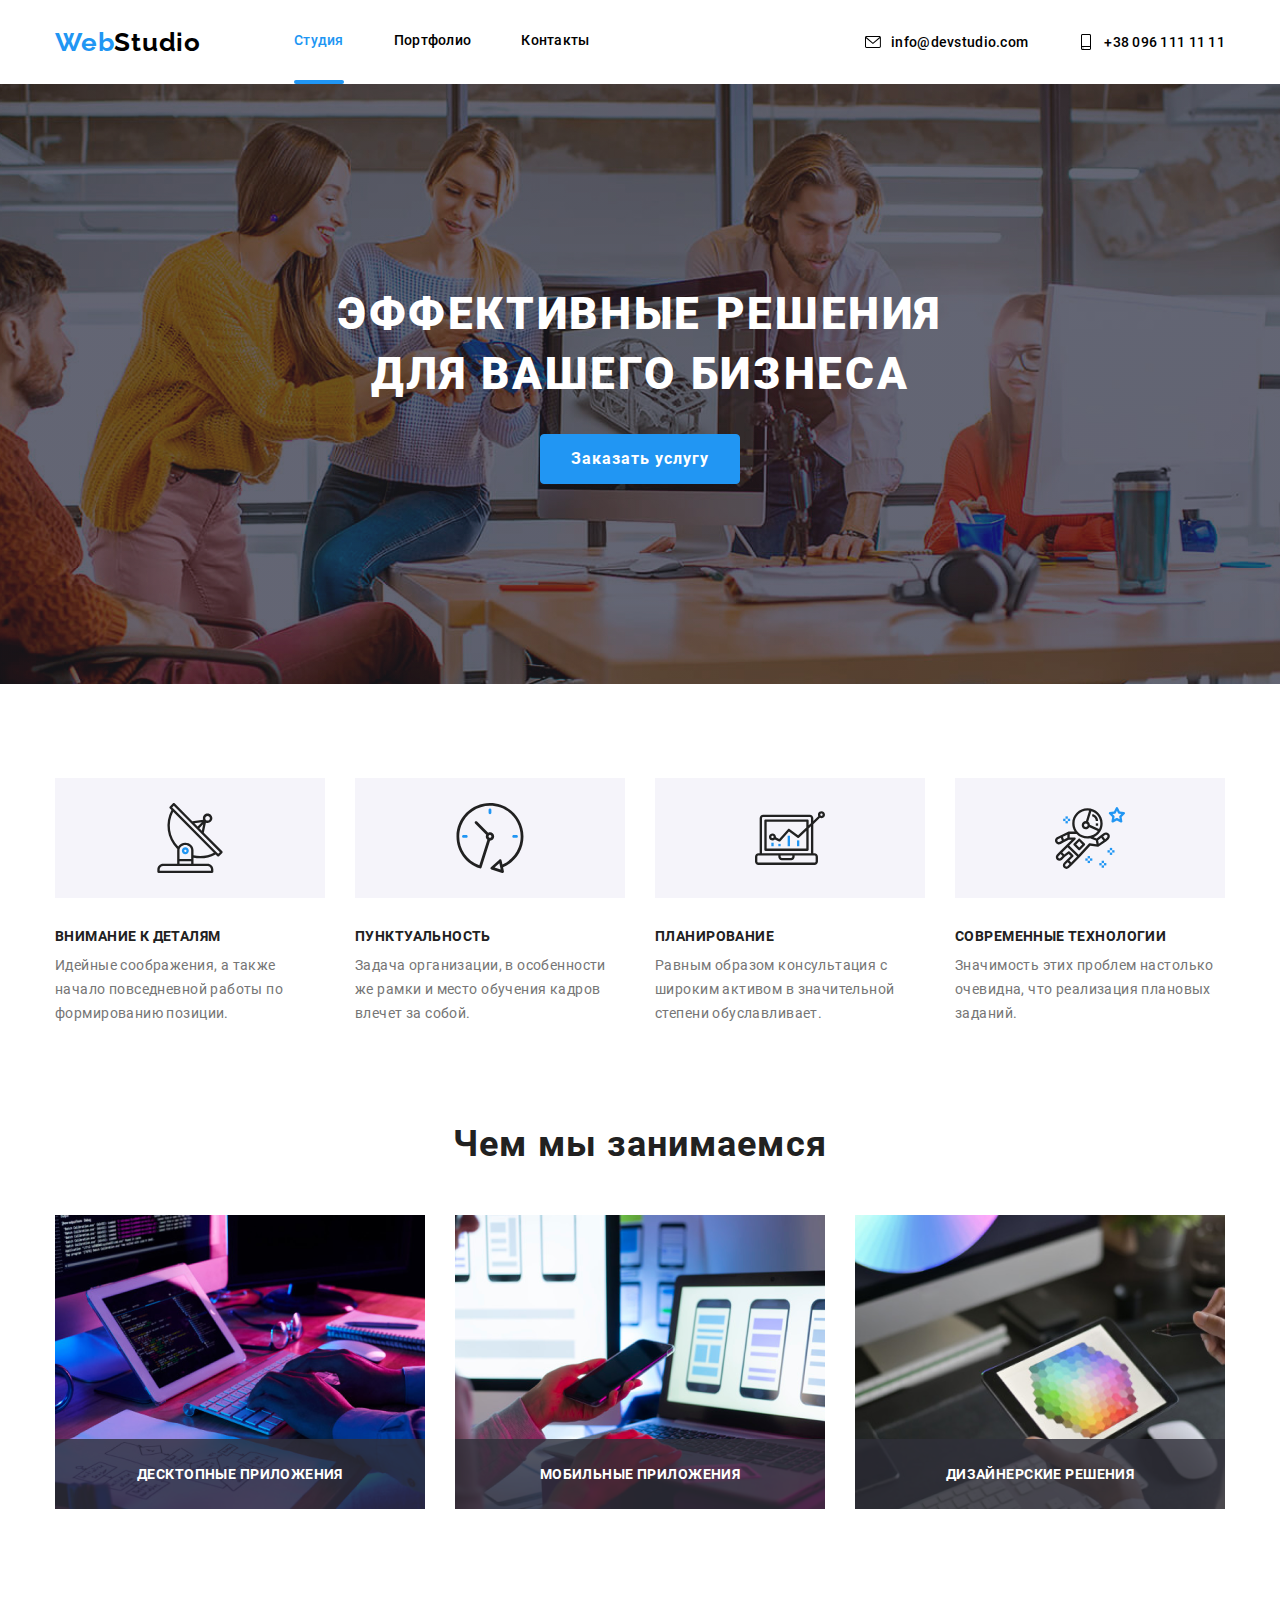
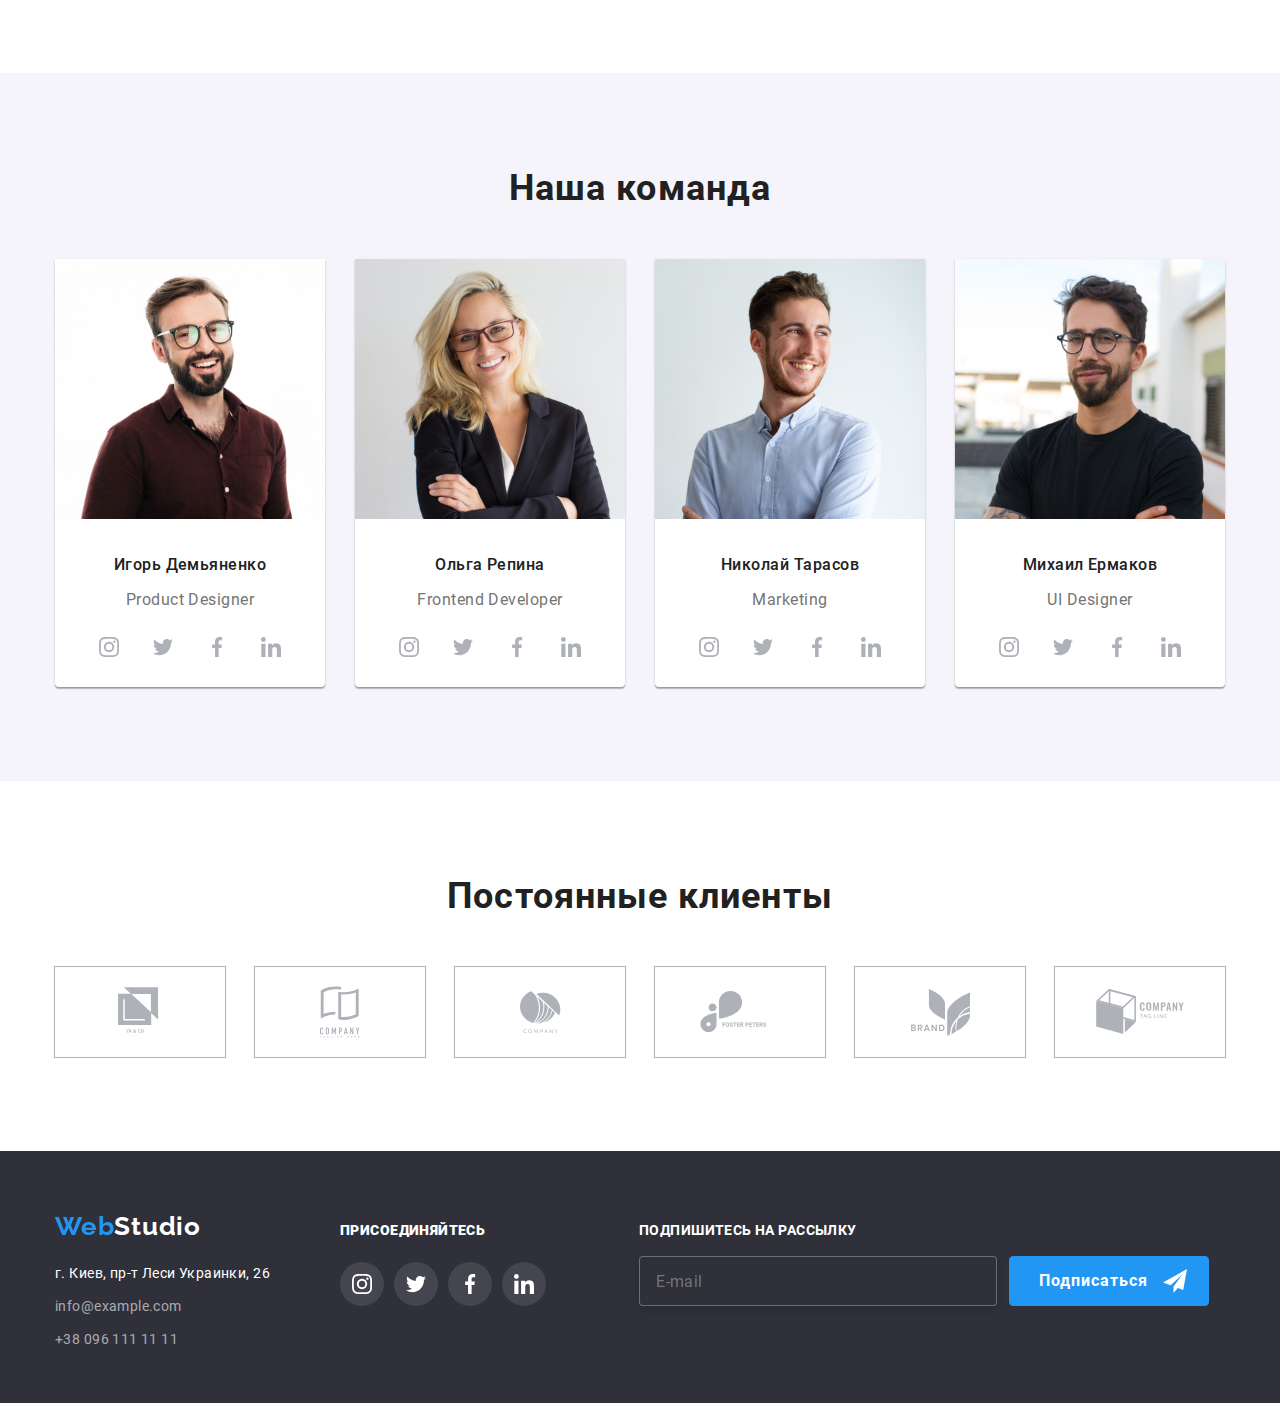
==== index.html @ 4bf56902 "new-repository" ====
<!DOCTYPE html>
<html lang="en">

<head>
    <meta charset="UTF-8" />
    <meta name="viewport" content="width=device-wight, initial-scale=1.0 /">
    <title>Студия</title>
    <link rel="stylesheet"
        href="https://cdnjs.cloudflare.com/ajax/libs/modern-normalize/1.0.0/modern-normalize.min.css">
    <link rel="stylesheet"
        href="https://fonts.googleapis.com/css2?family=Oleo+Script&family=Raleway:wght@700&family=Roboto:wght@400;700;900&display=swap">
    <link rel="stylesheet" href="./css/styles.css">
</head>

<body>
    <!-- ШАПКА САЙТА -->
    <header>
        <nav class="container main-nav">
            <a href="index.html" class="webstudio webstudio-header"><span class="accent">Web</span>Studio</a>
            <ul class="site-nav list">

                <li class="item"><a href="index.html" class="link current">Студия</a> </li>
                <li class="item"><a href="portfolio.html" class="link">Портфолио</a> </li>
                <li class="item"><a href="" class="link">Контакты</a> </li>
            </ul>

            <ul class="auth-nav list">

                <li class="item">
                    <a href="mailto:info@devstudio.com" class="link">
                        <svg class="auth-icon-svg">
                            <use href="./img/icon/sprite.svg#mail-icon"></use>
                        </svg>info@devstudio.com
                    </a>
                </li>
                <li class="item">
                    <a href="tel:+380961111111" class="link">
                        <svg class="auth-icon-svg">
                            <use href="./img/icon/sprite.svg#phone-icon"></use>
                        </svg>+38 096 111 11 11
                    </a>
                </li>
            </ul>
        </nav>
    </header>

    <!-- ЭФФЕКТИВНЫЕ РЕШЕНИЯ КНОПКА -->

    <section class="effect-solving">

        <h1 class="title-h1">Эффективные решения для вашего бизнеса</h1>
        <button class="btn" data-modal-open>Заказать услугу</button>

        <div class="backdrop is-hidden" data-modal>
            <div class="modal">

                <p class="modal-font"> Оставьте свои данные, мы вам перезвоним </p>
                <div class="form-style-input">

                    <input class="form-input" type="text" name="name" id="name" />
                    <label class="form-label" for="name">Имя</label>


                    <!-- <span class="form-icon img-name"> -->

                    <svg class="form-icon">
                        <use href="./img/icon/sprite.svg#person-black"></use>
                    </svg>


                </div>

                <div class="form-style-input">
                    <input class="form-input" type="tel" name="tel" id="tel">
                    <label class="form-label" for="tel">Телефон</label>
                    <svg class="form-icon">
                        <use href="./img/icon/sprite.svg#phone-black"></use>
                    </svg>

                </div>

                <div class="form-style-input">
                    <input class="form-input" type="email" name="mail" id="mail">
                    <label class="form-label" for="mail">Почта</label>
                    <svg class="form-icon">
                        <use href="./img/icon/sprite.svg#email-black"></use>
                    </svg>
                </div>
                <div class="form-style-input">
                    <textarea class="textarea-form" name="comment" rows="10" placeholder="Введите текст"
                        id="comment"></textarea>
                    <label class="form-label" style="top: 20px;" for="comment">Комментарий</label>

                </div>

                <label class="checkbox-label">
                    <input class="checkbox" type="checkbox" name="accept" value="accept" />
                    <span class="checkbox-icon"></span>
                    Соглашаюсь с рассылкой и принимаю

                    <a class="form-link" href="">Условия
                        договора</a>
                </label>
                <button class="btn-send" type="submit">Отправить</button>
                <button class="btn-close" data-modal-close></button>
            </div>

        </div>

    </section>

    <!-- НАШИ ПРЕИМУЩЕСТВА -->
    <section>
        <!-- список секции  -->
        <!-- <h2>Наше преимущество</h2> -->
        <ul class="container container-advantages">
            <li class="icon-advantages icon1">
                <h3 class='title-h3'>Внимание к деталям</h3>
                <p class=" p-advantages">
                    Идейные соображения, а также
                    начало повседневной работы по
                    формированию позиции.
                </p>
            </li>

            <li class="icon-advantages icon2">
                <h3 class="title-h3">Пунктуальность</h3>
                <p class="p-advantages">
                    Задача организации, в особенности
                    же рамки и место обучения кадров
                    влечет за собой.
                </p>
            </li>
            <li class="icon-advantages icon3">
                <h3 class="title-h3">Планирование</h3>
                <p class="p-advantages">
                    Равным образом консультация с
                    широким активом в значительной
                    степени обуславливает.
                </p>
            </li>
            <li class="icon-advantages icon4">
                <h3 class="title-h3">Современные технологии</h3>
                <p class="p-advantages">
                    Значимость этих проблем настолько
                    очевидна, что реализация плановых
                    заданий.
                </p>
            </li>
        </ul>

    </section>
    <!-- Секция "Чем занимаемся" -->
    <section>
        <h2 class="title-h2">Чем мы занимаемся</h2>
        <ul class="container center-container">
            <li>
                <img src="img/img1.png" alt="" width="370">
                <p class="title-img" style="justify-content:center;
                align-items: center;">ДЕСКТОПНЫЕ ПРИЛОЖЕНИЯ</p>

            </li>
            <li class="img-overlay">
                <img src="img/img2.png" alt="" width="370">
                <p class="title-img" style="justify-content:center;
                align-items: center;">МОБИЛЬНЫЕ ПРИЛОЖЕНИЯ</p>

            </li>
            <li class="img-overlay">
                <img src="img/img3.png" alt="" width="370">
                <p class="title-img" style="justify-content:center;
                align-items: center;">ДИЗАЙНЕРСКИЕ РЕШЕНИЯ</p>

            </li>
        </ul>

    </section>
    <!-- Секция "Наша команда" -->
    <section class="team-section">
        <h2 class="title-h2">Наша команда</h2>
        <ul class="container center-container">
            <li class="team-li">

                <a href="" class="a-link">
                    <img src="img/1.Product_Designer.jpg" alt="" width="270">

                    <p class="team-name">Игорь Демьяненко</p>

                    <p class="p-position">Product Designer</p>

                </a>
                <ul class="container-social-network center-network">
                    <li>
                        <a class="team-icon-link" href="https://instagram.com/" target="_blank"
                            rel="noopener noreferer">
                            <svg class="team-icon-svg">
                                <use href="./img/icon/sprite.svg#team-icon1"></use>
                            </svg>

                        </a>
                    </li>
                    <li>
                        <a class="team-icon-link" href="https://twitter.com/" target="_blank" rel="noopener noreferer">
                            <svg class="team-icon-svg">
                                <use href="./img/icon/sprite.svg#team-icon2"></use>
                            </svg>

                        </a>
                    </li>
                    <li>
                        <a class="team-icon-link" href="https://fasebook.com/" target="_blank" rel="noopener noreferer">
                            <svg class="team-icon-svg">
                                <use href="./img/icon/sprite.svg#team-icon3"></use>
                            </svg>

                        </a>
                    </li>
                    <li>
                        <a class="team-icon-link" href="https://linkedin.com/" target="_blank" rel="noopener noreferer">
                            <svg class="team-icon-svg">
                                <use href="./img/icon/sprite.svg#team-icon4"></use>
                            </svg>

                        </a>
                    </li>
                </ul>

            </li>
            <li class="team-li">
                <a href="" class="a-link">
                    <img src="img/2.Frontend_Developer.jpg" alt="" width="270">

                    <p class="team-name">Ольга Репина</p>

                    <p class="p-position">Frontend Developer</p>
                </a>
                <ul class="container-social-network center-network">
                    <li>
                        <a class="team-icon-link" href="https://instagram.com/" target="_blank"
                            rel="noopener noreferer">
                            <svg class="team-icon-svg">
                                <use href="./img/icon/sprite.svg#team-icon1"></use>
                            </svg>

                        </a>
                    </li>
                    <li>
                        <a class="team-icon-link" href="https://twitter.com/" target="_blank" rel="noopener noreferer">
                            <svg class="team-icon-svg">
                                <use href="./img/icon/sprite.svg#team-icon2"></use>
                            </svg>

                        </a>
                    </li>
                    <li>
                        <a class="team-icon-link" href="https://fasebook.com/" target="_blank" rel="noopener noreferer">
                            <svg class="team-icon-svg">
                                <use href="./img/icon/sprite.svg#team-icon3"></use>
                            </svg>

                        </a>
                    </li>
                    <li>
                        <a class="team-icon-link" href="https://linkedin.com/" target="_blank" rel="noopener noreferer">
                            <svg class="team-icon-svg">
                                <use href="./img/icon/sprite.svg#team-icon4"></use>
                            </svg>

                        </a>
                    </li>
                </ul>
            </li>
            <li class="team-li">
                <a href="" class="a-link">
                    <img src="img/3.Marketing.jpg" alt="" width="270">

                    <p class="team-name"> Николай Тарасов</p>

                    <p class="p-position">Marketing</p>
                </a>
                <ul class="container-social-network center-network">
                    <li>
                        <a class="team-icon-link" href="https://instagram.com/" target="_blank"
                            rel="noopener noreferer">
                            <svg class="team-icon-svg">
                                <use href="./img/icon/sprite.svg#team-icon1"></use>
                            </svg>

                        </a>
                    </li>
                    <li>
                        <a class="team-icon-link" href="https://twitter.com/" target="_blank" rel="noopener noreferer">
                            <svg class="team-icon-svg">
                                <use href="./img/icon/sprite.svg#team-icon2"></use>
                            </svg>

                        </a>
                    </li>
                    <li>
                        <a class="team-icon-link" href="https://fasebook.com/" target="_blank" rel="noopener noreferer">
                            <svg class="team-icon-svg">
                                <use href="./img/icon/sprite.svg#team-icon3"></use>
                            </svg>

                        </a>
                    </li>
                    <li>
                        <a class="team-icon-link" href="https://linkedin.com/" target="_blank" rel="noopener noreferer">
                            <svg class="team-icon-svg">
                                <use href="./img/icon/sprite.svg#team-icon4"></use>
                            </svg>

                        </a>
                    </li>
                </ul>
            </li>
            <li class="team-li">
                <a href="" class="a-link">
                    <img src="img/4.UI_Designer.jpg" alt="" width="270">

                    <p class="team-name">Михаил Ермаков</p>

                    <p class="p-position">UI Designer</p>
                </a>
                <ul class="container-social-network center-network">
                    <li>
                        <a class="team-icon-link" href="https://instagram.com/" target="_blank"
                            rel="noopener noreferer">
                            <svg class="team-icon-svg">
                                <use href="./img/icon/sprite.svg#team-icon1"></use>
                            </svg>

                        </a>
                    </li>
                    <li>
                        <a class="team-icon-link" href="https://twitter.com/" target="_blank" rel="noopener noreferer">
                            <svg class="team-icon-svg">
                                <use href="./img/icon/sprite.svg#team-icon2"></use>
                            </svg>

                        </a>
                    </li>
                    <li>
                        <a class="team-icon-link" href="https://fasebook.com/" target="_blank" rel="noopener noreferer">
                            <svg class="team-icon-svg">
                                <use href="./img/icon/sprite.svg#team-icon3"></use>
                            </svg>

                        </a>
                    </li>
                    <li>
                        <a class="team-icon-link" href="https://linkedin.com/" target="_blank" rel="noopener noreferer">
                            <svg class="team-icon-svg">
                                <use href="./img/icon/sprite.svg#team-icon4"></use>
                            </svg>

                        </a>
                    </li>
                </ul>
            </li>

        </ul>

    </section>

    <!-- Секция "Постоянные клиенты" -->
    <section class="client-section">
        <h2 class="title-h2">Постоянные клиенты</h2>
        <ul class="container center-container">
            <li>
                <a class="client-icon-link" href="https://company1.com/" target="_blank" rel="noopener noreferer">
                    <svg class="client-icon-svg" width="44.27" height="49.23">
                        <use href="./img/icon/sprite.svg#client-icon1"></use>
                    </svg>

                </a>
            </li>
            <li>
                <a class="client-icon-link" href="https://company2.com/" target="_blank" rel="noopener noreferer">
                    <svg class="client-icon-svg" width="40" height="52">
                        <use href="./img/icon/sprite.svg#client-icon2"></use>
                    </svg>

                </a>
            </li>
            <li>
                <a class="client-icon-link" href="https://company3.com/" target="_blank" rel="noopener noreferer">
                    <svg class="client-icon-svg" width="41" height="42.6">
                        <use href="./img/icon/sprite.svg#client-icon3"></use>
                    </svg>

                </a>
            </li>
            <li>
                <a class="client-icon-link" href="https://company4.com/" target="_blank" rel="noopener noreferer">
                    <svg class="client-icon-svg" width="79.66" height="42.02">
                        <use href="./img/icon/sprite.svg#client-icon4"></use>
                    </svg>

                </a>
            </li>
            <li>
                <a class="client-icon-link" href="https://company5.com/" target="_blank" rel="noopener noreferer">
                    <svg class="client-icon-svg" width="59" height="47">
                        <use href="./img/icon/sprite.svg#client-icon5"></use>
                    </svg>

                </a>
            </li>
            <li>
                <a class="client-icon-link" href="https://company6.com/" target="_blank" rel="noopener noreferer">
                    <svg class="client-icon-svg" width="88.48" height="45.44">
                        <use href="./img/icon/sprite.svg#client-icon6"></use>
                    </svg>

                </a>
            </li>
        </ul>
    </section>
    <footer class="footer-main">
        <nav class="container-footer">
            <div>
                <a href="index.html" class="webstudio webstudio-footer"><span class="accent">Web</span>Studio</a>

                <ul class="footer-link">
                    <li class="footer-margin"><a class="link footer-adress"
                            href="https://www.google.com/maps/d/u/0/viewer?msa=0&mid=10uSM3H-mIU3GznYo2szRIEphczw&ll=50.42732700000001%2C30.538092&z=17">
                            г. Киев, пр-т Леси Украинки, 26
                        </a>
                    </li>
                    <li class="footer-margin"><a class="link" href="mailto:info@example.com">info@example.com</a>
                    </li>
                    <li class="footer-margin"><a class="link" href="tel:+380961111111">+38 096 111 11 11</a>
                    </li>
                </ul>
            </div>
            <div class="join">
                <b>ПРИСОЕДИНЯЙТЕСЬ</b>
                <ul class="container-join">
                    <li>
                        <a class="join-icon-link" href="https://instagram.com/" target="_blank"
                            rel="noopener noreferer">
                            <svg class="join-icon-svg">
                                <use href="./img/icon/sprite.svg#team-icon1"></use>
                            </svg>

                        </a>
                    </li>
                    <li>
                        <a class="join-icon-link" href="https://twitter.com/" target="_blank" rel="noopener noreferer">
                            <svg class="join-icon-svg">
                                <use href="./img/icon/sprite.svg#team-icon2"></use>
                            </svg>

                        </a>
                    </li>
                    <li>
                        <a class="join-icon-link" href="https://fasebook.com/" target="_blank" rel="noopener noreferer">
                            <svg class="join-icon-svg">
                                <use href="./img/icon/sprite.svg#team-icon3"></use>
                            </svg>

                        </a>
                    </li>
                    <li>
                        <a class="join-icon-link" href="https://linkedin.com/" target="_blank" rel="noopener noreferer">
                            <svg class="join-icon-svg">
                                <use href="./img/icon/sprite.svg#team-icon4"></use>
                            </svg>

                        </a>
                    </li>
                </ul>

            </div>
            <div class="subscribe">
                <label for="subscribe">Подпишитесь на рассылку</label>
                <button class="btn-subscribe">Подписаться</button>
                <input class="in-subscribe" type="email" name="subscribe" placeholder="E-mail" id="subscribe">
            </div>
        </nav>
    </footer>
    <script src="./js/modal.js"></script>
</body>

</html>
---- css/styles.css ----
/* roboto-regular - latin_cyrillic */
@font-face {
    font-family: 'Roboto';
    font-style: normal;
    font-weight: 400;
    src: url('../fonts/roboto/roboto-v20-latin_cyrillic-regular.eot'); /* IE9 Compat Modes */
    src: local('Roboto'), local('Roboto-Regular'),
         url('../fonts/roboto/roboto-v20-latin_cyrillic-regular.eot?#iefix') format('embedded-opentype'), /* IE6-IE8 */
         url('../fonts/roboto/roboto-v20-latin_cyrillic-regular.woff2') format('woff2'), /* Super Modern Browsers */
         url('../fonts/roboto/roboto-v20-latin_cyrillic-regular.woff') format('woff'), /* Modern Browsers */
         url('../fonts/roboto/roboto-v20-latin_cyrillic-regular.ttf') format('truetype'), /* Safari, Android, iOS */
         url('../fonts/roboto/roboto-v20-latin_cyrillic-regular.svg#Roboto') format('svg'); /* Legacy iOS */
  }
  /* roboto-500 - latin_cyrillic */
  @font-face {
    font-family: 'Roboto';
    font-style: normal;
    font-weight: 500;
    src: url('../fonts/roboto/roboto-v20-latin_cyrillic-500.eot'); /* IE9 Compat Modes */
    src: local('Roboto Medium'), local('Roboto-Medium'),
         url('../fonts/roboto/roboto-v20-latin_cyrillic-500.eot?#iefix') format('embedded-opentype'), /* IE6-IE8 */
         url('../fonts/roboto/roboto-v20-latin_cyrillic-500.woff2') format('woff2'), /* Super Modern Browsers */
         url('../fonts/roboto/roboto-v20-latin_cyrillic-500.woff') format('woff'), /* Modern Browsers */
         url('../fonts/roboto/roboto-v20-latin_cyrillic-500.ttf') format('truetype'), /* Safari, Android, iOS */
         url('../fonts/roboto/roboto-v20-latin_cyrillic-500.svg#Roboto') format('svg'); /* Legacy iOS */
  }
  /* roboto-700 - latin_cyrillic */
  @font-face {
    font-family: 'Roboto';
    font-style: normal;
    font-weight: 700;
    src: url('../fonts/roboto/roboto-v20-latin_cyrillic-700.eot'); /* IE9 Compat Modes */
    src: local('Roboto Bold'), local('Roboto-Bold'),
         url('../fonts/roboto/roboto-v20-latin_cyrillic-700.eot?#iefix') format('embedded-opentype'), /* IE6-IE8 */
         url('../fonts/roboto/roboto-v20-latin_cyrillic-700.woff2') format('woff2'), /* Super Modern Browsers */
         url('../fonts/roboto/roboto-v20-latin_cyrillic-700.woff') format('woff'), /* Modern Browsers */
         url('../fonts/roboto/roboto-v20-latin_cyrillic-700.ttf') format('truetype'), /* Safari, Android, iOS */
         url('../fonts/roboto/roboto-v20-latin_cyrillic-700.svg#Roboto') format('svg'); /* Legacy iOS */
  }
  /* roboto-900 - latin_cyrillic */
  @font-face {
    font-family: 'Roboto';
    font-style: normal;
    font-weight: 900;
    src: url('../fonts/roboto/roboto-v20-latin_cyrillic-900.eot'); /* IE9 Compat Modes */
    src: local('Roboto Black'), local('Roboto-Black'),
         url('../fonts/roboto/roboto-v20-latin_cyrillic-900.eot?#iefix') format('embedded-opentype'), /* IE6-IE8 */
         url('../fonts/roboto/roboto-v20-latin_cyrillic-900.woff2') format('woff2'), /* Super Modern Browsers */
         url('../fonts/roboto/roboto-v20-latin_cyrillic-900.woff') format('woff'), /* Modern Browsers */
         url('../fonts/roboto/roboto-v20-latin_cyrillic-900.ttf') format('truetype'), /* Safari, Android, iOS */
         url('../fonts/roboto/roboto-v20-latin_cyrillic-900.svg#Roboto') format('svg'); /* Legacy iOS */
  }
    /* raleway-regular - latin_cyrillic */
@font-face {
    font-family: 'Raleway';
    font-style: normal;
    font-weight: 400;
    src: url('../fonts/raleway/raleway-v18-latin_cyrillic-regular.eot'); /* IE9 Compat Modes */
    src: local(''),
         url('../fonts/raleway/raleway-v18-latin_cyrillic-regular.eot?#iefix') format('embedded-opentype'), /* IE6-IE8 */
         url('../fonts/raleway/raleway-v18-latin_cyrillic-regular.woff2') format('woff2'), /* Super Modern Browsers */
         url('../fonts/raleway/raleway-v18-latin_cyrillic-regular.woff') format('woff'), /* Modern Browsers */
         url('../fonts/raleway/raleway-v18-latin_cyrillic-regular.ttf') format('truetype'), /* Safari, Android, iOS */
         url('../fonts/raleway/raleway-v18-latin_cyrillic-regular.svg#Raleway') format('svg'); /* Legacy iOS */
  }
  /* raleway-700 - latin_cyrillic */
  @font-face {
    font-family: 'Raleway';
    font-style: normal;
    font-weight: 700;
    src: url('../fonts/raleway/raleway-v18-latin_cyrillic-700.eot'); /* IE9 Compat Modes */
    src: local(''),
         url('../fonts/raleway/raleway-v18-latin_cyrillic-700.eot?#iefix') format('embedded-opentype'), /* IE6-IE8 */
         url('../fonts/raleway/raleway-v18-latin_cyrillic-700.woff2') format('woff2'), /* Super Modern Browsers */
         url('../fonts/raleway/raleway-v18-latin_cyrillic-700.woff') format('woff'), /* Modern Browsers */
         url('../fonts/raleway/raleway-v18-latin_cyrillic-700.ttf') format('truetype'), /* Safari, Android, iOS */
         url('../fonts/raleway/raleway-v18-latin_cyrillic-700.svg#Raleway') format('svg'); /* Legacy iOS */
  }
  
  :root{
    /* переменные */
    
    --accent-cl: #2196F3;
    --black: #000000;
    --gray: #757575;
    --white: #ffffff;
    --white-gray: rgba(255, 255, 255, 0.6);
    --bg-box: #2F303A;
    --h-color:#212121;
    --bg-btn:#F5F4FA;
    --cl-icon:#AFB1B8;
    --bg-icon:rgba(255, 255, 255, 0.1);
    --cubic:cubic-bezier(0.4, 0, 0.2, 1);
    --time:250ms;

}
/*Задать box-sizing: border-box;
чтобы все внутренние отступы и границы всчитывались в размеры
элемента. */
html{
    box-sizing: border-box;
    
}
*,
*::before,
*::after{
box-sizing: inherit;
}

.container {
    margin: 0;
    margin-left: auto;
    margin-right: auto;
/*outline: 2px solid tomato; */
    width: 1200px;
    padding: 0 15px;
    justify-content:space-between;
    
    /* ширина 1170+15+15 */
    /*padding-left: 15px;
    padding-right: 15px; */
}
.container-social-network {

    /*outline: 2px solid tomato; */
    width: 270px;
    justify-content:space-between;
    padding: 0;
}


.container-advantages {
    display: flex;
    list-style: none;

    
    margin-top: 94px;
    margin-bottom: 94px;

}
.main-nav {
    display: flex;
    align-items: center;
    justify-content: flex-start;
}
.p-advantages {
    /*background-color: khaki;*/
    
    font-style: normal;
    font-weight: normal;
    font-size: 14px;
    line-height: 1.71;
    letter-spacing: 0.03em;
    color: var(--gray);
    width: 270px;
    height: 75px;
    margin: 0;
    margin-top: 10px;
}


/*определим оформление текста шапки и подвала*/
.webstudio {
    font-family: Raleway;
    font-weight: 700;
    font-style: normal;
    font-size: 26px;
    line-height: 1.192;
    letter-spacing: 0.03em;
    text-decoration: none; /* Отменяем подчеркивание у ссылки */
    
}
.portfolio-header {
    border: none; /* Убираем границу */
    background-color:#ECECEC; /* Цвет линии */
    color: #ECECEC; /* Цвет линии для IE6-7 */
    height: 1px; /* Толщина линии */
    margin: 0px;
}

.accent{
    color: var(--accent-cl);
}



.link {
    color: inherit;
    text-decoration: none;
}
.link:hover,
.link:focus{
    color:var(--accent-cl);
} 
/* текущая страница - голубого цвета пункт меню*/
.link.current {
color: var(--accent-cl);
}
.link.current::after{
    position: relative;
    top: 32px;
    content: "";
    display: block;
    height: 4px;
    background: #2196F3;
    border-radius: 2px;
}


/*Базовое оформление*/
body {
        font-family: Roboto;
        font-style: normal;       
}
.effect-solving {
    text-align: center;
    min-height: 600px;
    /* max-width: 1600px; */
    margin-left: auto;
    margin-right: auto;
    
    background-image: linear-gradient(  
        to right,
        rgba(47,48,58,0.4),
        rgba(47,48,58,0.4)
        ),
        url("../img/back_ground.jpg");
    background-color:#2F303A;
    background-size: cover;
    
    background-position: center;
    padding-top: 200px;
}
.title-h1{
    
    font-weight: 900;
    font-size: 44px;
    line-height: 1.364;
    letter-spacing: 0.06em;
    text-transform: uppercase;
    width: 696px;
    color: var(--white);
    /* background-color: var(--bg-box); */
    margin: 0 auto;
    margin-top: 0;
}
.title-h2 {
    
    font-weight: bold;
    font-size: 36px;
    line-height: 1.167;
    text-align: center;
    letter-spacing: 0.03em;
    color: var(--h-color);
    margin: 0px 0px 50px 0px;  

}
.title-h3{
    
    font-weight: bold;
    font-size: 14px;
    line-height: 16px;
    letter-spacing: 0.03em;
    text-transform: uppercase;
    color: var(--h-color);
    margin:0;
    padding: 0;
}

img{
    
    display: block;
    max-width: 100%;
    height: auto;

}
.team-section{
    
    height: 708px;
    background-color: var(--bg-btn);
    margin-top: 94px;
    margin-bottom: 0;
    padding-top: 94px;
    text-align: center;
   
}
.client-section{
 
    margin-top: 0px;
    margin-bottom: 0px;
    padding-top: 94px;
    padding-bottom: 0px;
    text-align: center;
   
}
.btn {
    
    font-family: inherit;
    color: var(--white);
    border-radius: 4px;
    border-color: var(--accent-cl);
    background-color: var(--accent-cl);
    font-style: normal;
    font-weight: 700;
    font-size: 16px;
    line-height: 1.87;
    letter-spacing: 0.06em;
    margin-top: 30px;
 
    
    width: 200px;
    height: 50px;
    border: 1px solid var(--accent-cl);
}
.team-name {
    font-weight: 500;
    font-size: 16px;
    line-height: 1.188;
    letter-spacing: 0.03em;
    color: var(--h-color);
    padding-top: 20px;
}
.p-position {
    font-style: normal;
    font-weight: 400;
    font-size: 16px;
    line-height: 1.188;
    letter-spacing: 0.03em;
    color: var(--gray);
    
}
.portfolio-type{
    font-weight: 400;
    font-size: 16px;
    line-height: 1.87;
    letter-spacing: 0.03em;
    color: var(--gray);
    margin-top:0;
    
}
.portfolio-name {
    font-weight: bold;
    font-size: 18px;
    line-height: 2;
    letter-spacing: 0.06em;
    color: var(--h-color);
    margin-bottom: 4px;
    
}

.btn-portfolio {
    
    font-family: inherit;
    color: var(--black);
    background-color: var(--bg-btn);
    border-color: var(--bg-btn);
    font-style: normal;
    font-weight: 500;
    font-size: 16px;
    line-height: 1.625;
    letter-spacing: 0.03em;
    text-decoration: none;
    border: 1px solid var(--bg-btn);
    border-radius: 4px;

    
    padding: 6px 22px;
}

.btn-accent {
    font-family: inherit;
    color: var(--white);
    background-color: var(--accent-cl);
    border-color: var(--accent-cl); 
     
    font-style: normal;
    font-weight: 500;
    font-size: 16px;
    line-height: 1.625;
    letter-spacing: 0.03em;
    
    border: 1px solid var(--accent-cl);
    border-radius: 4px;
    padding: 6px 22px;
    text-decoration: none;
}
.btn-container {
   padding-top: 100px;
    padding-left: 280px;
    
}
.btn-container .item +.item {
    margin-left:8px;
}
.btn-portfolio:hover,
.btn-portfolio:active
{
    border-color: var(--accent-cl);
    background-color: var(--accent-cl);
    color: var(--white);
}


.list {
    padding: 0px;
    margin: 0px;
    list-style: none;
}

/*меню -расстановка отступов*/
.site-nav{
    display: flex;
    margin-left: 93px;
    
}
.center-container {
    display: flex;
    list-style: none;
    padding: 0px 15px 0px 15px;
    
}
.center-network {
    display: flex;
    list-style: none;
    padding: 0px 32px 30px 32px;
    
}
.team-icon-link{
    display: flex;
    justify-content: center;
    align-items: center;
    width: 44px;
    height: 44px;
    background-color:var(--white); 
    border-radius: 50%;
  
}

.team-icon-link:hover .team-icon-svg,
.team-icon-link:focus .team-icon-svg{
    fill:var(--white);
    
}
.team-icon-link:hover,
.team-icon-link:focus {

    background-color:var(--accent-cl);
}




.team-icon-svg{
    width: 20px;
    height: 20px;
    fill: var(--cl-icon);
   
}



.client-icon-link{
    display: flex;
    justify-content: center;
    align-items: center;
    width: 170px;
    height: 90px;
    outline: 1px solid var(--cl-icon); 
    margin-bottom: 0px;
    margin-top: 0px;

}


.client-icon-svg{

    fill: var(--cl-icon);
 
}

.client-icon-link:hover .client-icon-svg,
.client-icon-link:focus .client-icon-svg{
    fill:var(--accent-cl);
    
}
.client-icon-link:hover,
.client-icon-link:focus {
    outline: 1px solid var(--accent-cl); 
}


.auth-icon-svg{

    width: 16px;
    height: 16px;
    fill: currentColor;
    margin-right: 10px;
}
.item .link{
    display: block;
    align-items: center;
    justify-content: center;
}
.team-li {
    
    /* box-shadow: 0px 2px 4px 0px var(--gray); */
    background-color: white;
    height: 428px;

    box-shadow: 0px 1px 3px rgba(0, 0, 0, 0.12), 0px 1px 1px rgba(0, 0, 0, 0.14), 0px 2px 1px rgba(0, 0, 0, 0.2);
    border-radius: 0px 0px 4px 4px;

}

.site-nav .link {
    display: block;
    padding-top: 32px;
    padding-bottom: 32px;
    font-weight: 500;
    font-style: normal;
    font-size: 14px;
    line-height: 1.143;
    letter-spacing: 0.02em;
    text-decoration: none;
 

}
.auth-nav .link {
    display: flex;
    font-style: normal;
    font-weight: 500;
    font-size: 14px;
    line-height: 1.143;
    letter-spacing: 0.02em;  
}

.auth-nav {
    display: flex;
    margin-left: auto;
}
.auth-nav .item +.item {
    margin-left: 50px;
    
}



/* для последнего отспут=0
.site-nav .item: last-child{
    margin-right: 50px;
}

/* всем, которые не являются последними детьми*/
/* крайняя геомтерия должна быть очищена. ниже код заменяет два предыдущих */
/* .site-nav .item:not(:last-child) { */
    /* margin-right: 50px; */
/* } */

/* ниже код заменяет выше - всем применить отступ кроме первого*/

.site-nav .item + .item{
    margin-left: 50px; 
}
.container-flex {
    margin-left: auto;
    margin-right: auto;

    width: 1200px;
    padding: 0 15px;

   /* outline: 2px solid tomato; */
    
     /* ширина 1170+15+15 */
    /*padding-left: 15px;
    padding-right: 15px; */
}

.container-grid {
    display: flex;
    flex-wrap: wrap;
    list-style: none;
    
    padding:0;
    justify-content: space-between;
    margin-top: 50px;
    margin-bottom: 94px;

    
}

.flex-element{
    
    display: inline-block;   
    width: 370px;
    height: 404px;
    margin-bottom: 30px; 
    border: 1px solid #EEEEEE;
    
    
}



.flex-element:hover{
    box-shadow: 0px 2px 4px 0px var(--gray);
}
.flex-text {
    margin-left:24px;
    text-decoration: none;

}

.flex-element:nth-child(3n) {
    margin-left: 0px;
}
.flex-element:nth-last-child(-n+3) {
    margin-bottom: 0px;
}

.a-link {
    display: block;
    text-decoration: none;
}
.footer-margin {
    margin-bottom: 9px;
    
}
.icon-advantages {
    
}
.icon-advantages::before{
    content: "";
    display: block;
    margin-bottom: 30px;
    height: 120px;
    background-repeat: no-repeat;
    background-position: center;
    background-color:var(--bg-btn);  
}

.icon1::before{
    background-image: url(../img/advantages-icon1.svg); 
}

.icon2::before{
    background-image: url(../img/advantages-icon2.svg); 
}

.icon3::before{
    background-image: url(../img/advantages-icon3.svg); 
}

.icon4::before{
    background-image: url(../img/advantages-icon4.svg); 
}
/* ПОДВАЛ СТРАНИЦЫ */
.footer-main{
    margin-top: 94px;
    padding-top: 60px;
    padding-bottom: 0;
    
    height: 252px;
    background-color: var(--bg-box);
    
    
}

.footer-web{
    display: flex;
    padding: 0;
    list-style: none;
}

.webstudio-header {
    color: var(--black); 
      
}

.webstudio-footer {
    color: var(--white);
    
}

.footer-link
{
    font-family: Roboto;
    font-style: normal;
    color: var(--white-gray);
 
    font-weight: 400;
    font-size: 14px;
    line-height: 1.71;
    letter-spacing: 0.03em;
    list-style: none;
    padding-left: 0;
    margin-top: 20px;
}

.link.footer-adress
{
    color: var(--white);        
}


.join { 
   color: var(--white);
    margin-left: 70px;
   
    width: 206px;
    height: 86px;
    

    font-family: Roboto;
    font-style: normal;
    font-weight: bold;
    font-size: 14px;
    line-height: 1.43;
    letter-spacing: 0.03em;
    
    text-decoration: none;
    /* background-color: red; */
}

.container-join{
    display: flex;
    list-style: none;
    padding: 0;
    margin-top: 22px;
    margin-bottom: 0;
    margin-left: auto;
    margin-right: auto;
    justify-content:space-between;
  
}
.join-icon-link:hover .join-icon-svg,
.join-icon-link:focus .join-icon-svg{
    fill:var(--white);
    
}
.join-icon-link:hover,
.join-icon-link:focus {

    background-color:var(--accent-cl);
}
.join-icon-link{
    
    display: flex;
    justify-content: center;
    align-items: center;
    width: 44px;
    height: 44px;
    background-color:var(--bg-icon); 
    border-radius: 50%;
}

.join-icon-svg{
    
    width: 20px;
    height: 20px;
    fill: var(--white);
   
}
.subscribe { 
    position: relative;
    color: var(--white);
     margin-left: 93px;
     padding: 0;
     
     width: 570px;
     height: 86px;
     text-transform: uppercase;
 
     font-family: Roboto;
     font-style: normal;
     font-weight: bold;
     font-size: 14px;
     line-height: 1.43;
     letter-spacing: 0.03em;
     
     text-decoration: none;
     /* background-color: aqua; */
}
.btn-subscribe{
    font-family: inherit;
    color: var(--white);
    border-radius: 4px;
    border-color: var(--accent-cl);
    background-color: var(--accent-cl);
    font-style: normal;
    font-weight: 700;
    font-size: 16px;
    line-height: 1.87;
    letter-spacing: 0.06em;
    
 
    
    width: 200px;
    height: 50px;
    border: 1px solid var(--accent-cl);

    display: flex;
    position: absolute;
    top: 36px;
    left: 370px;
    margin-top: 0;
    margin-left: 0;
    align-items: center;
    padding-left: 29px;
    padding-right: 28px;
    background-image: url(../img/send.svg); 
    background-size: 24px 24px;
    background-position: 88%;
    background-repeat: no-repeat;
}

.in-subscribe{
    
    font-style: normal;
    font-weight: normal;
    font-size: 16px;
    line-height: 1.25;
  
    align-items: center;
    letter-spacing: 0.03em;

    color: rgba(255, 255, 255, 0.6);
    background-color:var(--bg-box);
    width: 358px;
    height: 50px;
    border: 1px solid rgba(255, 255, 255, 0.3);
    box-sizing: border-box;
    filter: drop-shadow(0px 4px 4px rgba(0, 0, 0, 0.15));
    border-radius: 4px;

    display: flex;
    position: absolute;
    top: 36px;
    left: 0;
    padding-left: 16px;

}
.container-footer {

    margin-left: auto;
    margin-right: auto;
/*outline: 2px solid tomato; */
    width: 1200px;
    padding: 0 15px;
    display: flex;
    align-items: baseline;
}


.backdrop.is-hidden{
    visibility: hidden;
    opacity: 0;
    pointer-events: none;
}
.backdrop {
    position: fixed;
    top: 0;
    left: 0;
    width: 100%;
    height: 100%;
    background-color: rgba(0,0,0,0.5);
    opacity: 1;
    visibility: visible;
    transition: opacity var(--time) var(--cubic), visibility var(--time) var(--cubic)
}
.modal{
    position: relative;
    top: 50%;
    left: 50%;

    width: 528px;
    height: 581px;
    background-color: var(--white);
    border-radius: 4px;
    transform: translate(-50%,-50%) scale(1);
}
/* .modal::before{
    content: "";
    display: block;

    height: 30px;
    background-repeat: no-repeat;
    background-position:right;
    background-color:var(--white);
    background-image: url(../img/modal-form/close.svg);
} */
.btn-close {
    display: inline-block;
    position: absolute;
    top:8px;
  
    right:  8px;
    width: 30px;
    height: 30px;

    background-image: url(../img/modal-form/close1.svg); 
    border: none;
    background-color: var(--white);
}
.btn-close:hover,
.btn-close:focus{
    background-image: url(../img/modal-form/close2.svg); 
}
.modal-font{
    padding-top: 40px;
    font-style: normal;
    font-weight: bold;
    font-size: 20px;
    line-height: 23px;
    text-align: center;
    letter-spacing: 0.03em;
}

.animation{
    width: 370px;
    height: 294px;
    position: relative;
    overflow: hidden;
}
.hover::before {
    display: inline-block;
    position: absolute;

    content: "";
    width: 370px;
    height: 294px;
    background: rgba(33, 150, 243, 0.9);
    transform:translateY(100%);
    transition:transform var(--time) var(--cubic)
}

.a-link:hover .hover::before{
    transform:translateY(0);  
}

 .animation-overlay{
    display: block;
    position: absolute;
    top: 0;
    left: 0;
    width: 370px;
    height: 294px;
    color: var(--white);
 

    font-size: 18px;
    line-height: 1.556;
    letter-spacing: 0.03em;
    
    padding: 15px;


    /* background: rgba(33, 150, 243, 0.9); */
    transform:translateY(100%);
    transition:transform var(--time) var(--cubic)
}
.a-link:hover .animation-overlay{
    transform:translateY(0);  
}
/* .img-overlay{
    justify-content: center;
} */

.title-img{
 
    display: flex;
    position: relative; 
    width: 370px;
    height: 70px;
    
    background-color: rgba(47, 48, 58, 0.8);   

    margin: 0px;
    padding: 0px;
    bottom: 70px;
    
    text-align: center;
   
  
    font-weight: bold;
    font-size: 14px;
    line-height: 1.143;
    letter-spacing: 0.03em;
    text-transform: uppercase;
    color: var(--white);

}


.form-icon{
    position: absolute;
    top: 50%;
    left: 56px;
    transform: translateY(-50%);
    display: inline-block;
    width: 18px;
    height: 18px;
    /* background-image: url(../img/modal-form/person-black.svg); */
}

.form-style-input{
    position: relative;

    
}

.form-input{
    display: flex;
    align-items: center;
    /*margin: 0;
    padding: 0; */
    margin-left: 41px;
    margin-top: 30px;
    width: 448px;
    height: 40px;
    /* left: 576px;
    top: 382px; */

    border: 1px solid rgba(33, 33, 33, 0.2);
    box-sizing: border-box;
    border-radius: 4px;
    font-style: normal;
    font-weight: normal;
    font-size: 14px;
    line-height: 16px;
    letter-spacing: 0.01em;
    padding: 0;
    color: var(--black);
    padding-left: 42px ;
    /* background-image: url(../img/modal-form/person-black.svg); 
    background-repeat: no-repeat; */

}
.form-label{
    
    color: rgba(117, 117, 117, 0.5);

}
.form-label{
    position: absolute;
    transform: translateY(-40px);
    top: 50%;
    left: 41px;
     
    /* margin: 0px;
    padding: 0;
     */
    font-style: normal;
    font-weight: normal;
    font-size: 12px;
    line-height: 1.167;
    letter-spacing: 0.01em;
    color: var(--gray);
}
.checkbox {
-webkid-appearance: none;
-moz-appearance: none;
appearance: none;
position: absolute;

top: 0;

}
.checkbox-label {
    position: relative;
    display: inline-block;
    font-style: normal;
    font-weight: normal;
    font-size: 14px;
    line-height: 1.714;
    letter-spacing: 0.03em;
    padding: 0;
    top: 20px;
    text-align: center;
    color: var(--gray);
    
}
.checkbox-icon{

    display:inline-block;
    vertical-align:middle;
    margin-right: 5px;
    background-repeat: no-repeat;
    width: 16px;
    height: 15px;
    padding: 0px;
   

    background-image: url(../img/modal-form/check1.svg);
}
.checkbox:checked +.checkbox-icon{
    background-image: url(../img/modal-form/check2.svg);
}
.form-link{
display: inline-block; padding: 0px; margin: 0px;
margin-top:20px;
font-style: normal;
font-weight: normal;
font-size: 14px;
line-height: 1.714;
letter-spacing: 0.03em;
color: var(--accent-cl);
padding: 0px;
margin: 0px;
}
.label-check{
    font-style: normal;
    font-weight: normal;
    font-size: 14px;
    line-height: 24px;
    line-height: 1.714;

    letter-spacing: 0.03em;

    color:var(--gray);
}

.form-input:focus ~ .form-icon,
.form-input:hover ~ .form-icon{
fill: var(--accent-cl);
}
.form-input:focus,
.form-input:hover {
outline: none;
border-color: var(--accent-cl);
}

.img-name{
    background-image: url(../img/modal-form/person-black.svg); 
} 
.img-tel{
    background-image: url(../img/modal-form/phone-black.svg); 
} 
.img-mail{
    background-image: url(../img/modal-form/email-black.svg); 
}
.btn-send{
    font-family: inherit;
    color: var(--white);
    border-radius: 4px;
    border-color: var(--accent-cl);
    background-color: var(--accent-cl);
    font-style: normal;
    font-weight: 700;
    font-size: 16px;
    line-height: 1.87;
    letter-spacing: 0.06em;
    margin-top: 50px;
 
    
    width: 200px;
    height: 50px;
    border: 1px solid var(--accent-cl); 
}

.btn-send:hover,
.btn-send:focus{
    box-shadow: 0px 4px 4px rgba(0, 0, 0, 0.15);
}
.textarea-form{
    height: 120px;
    width: 448px;
    resize: none;
    
    display: flex;
    
    margin-left: 41px;
    margin-top: 30px;
    
    
    border: 1px solid rgba(33, 33, 33, 0.2);
    box-sizing: border-box;
    border-radius: 4px;
    font-style: normal;
    font-weight: normal;
    font-size: 14px;
    line-height: 16px;
    letter-spacing: 0.01em;
   
    color: var(--black);
    padding-left: 16px;
    padding-top: 12px;
}
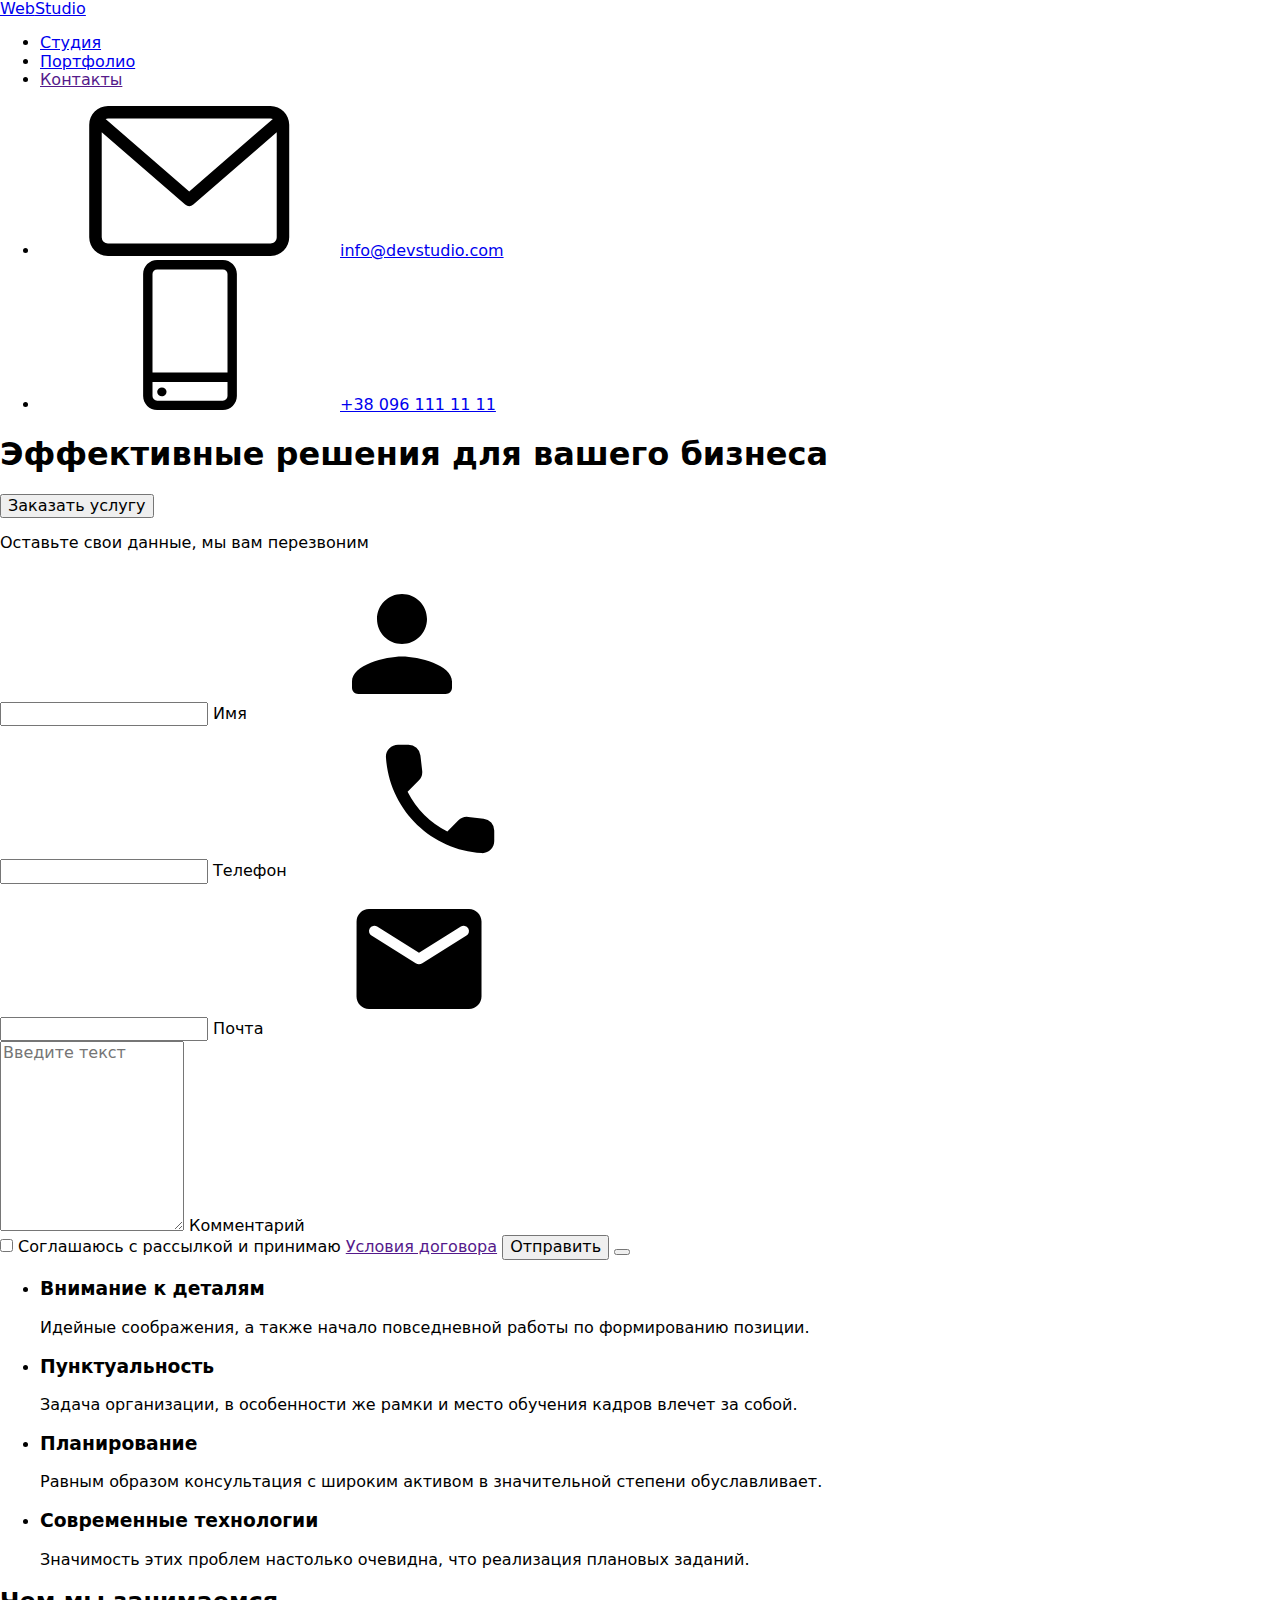
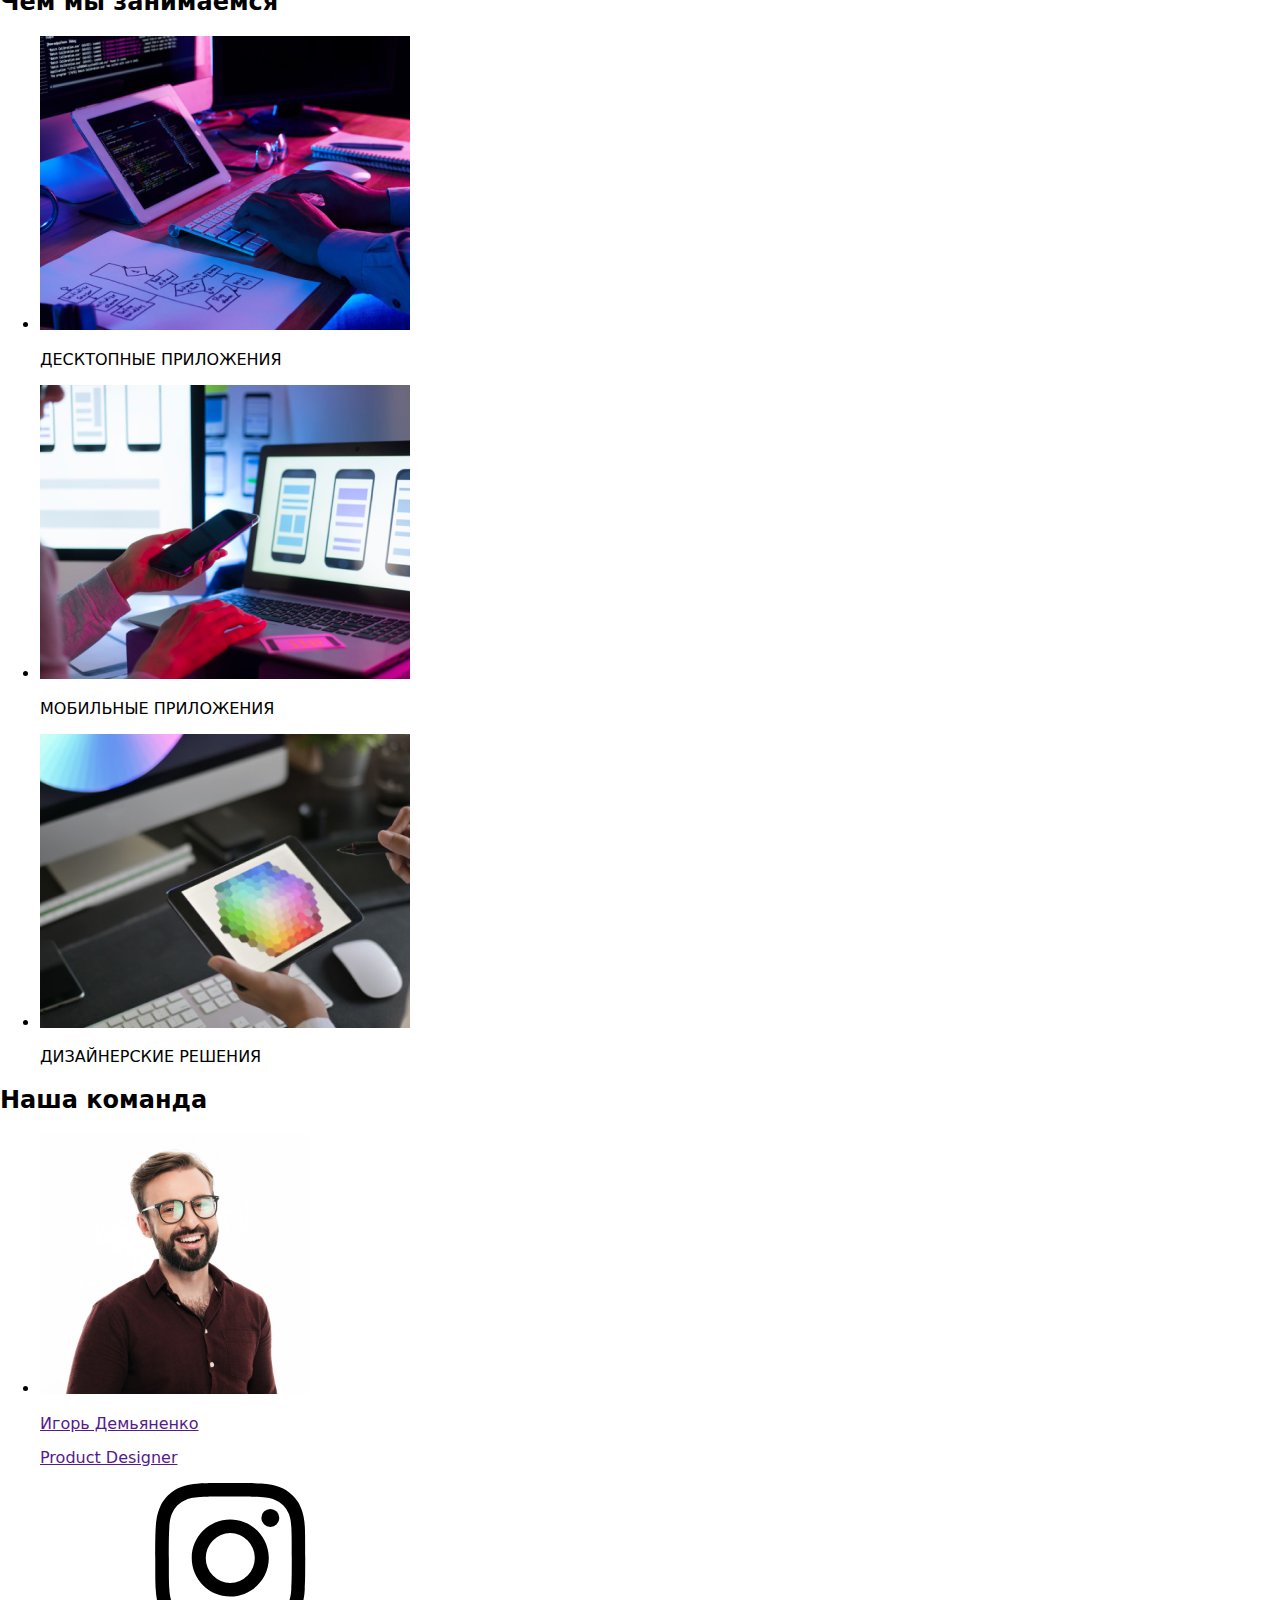
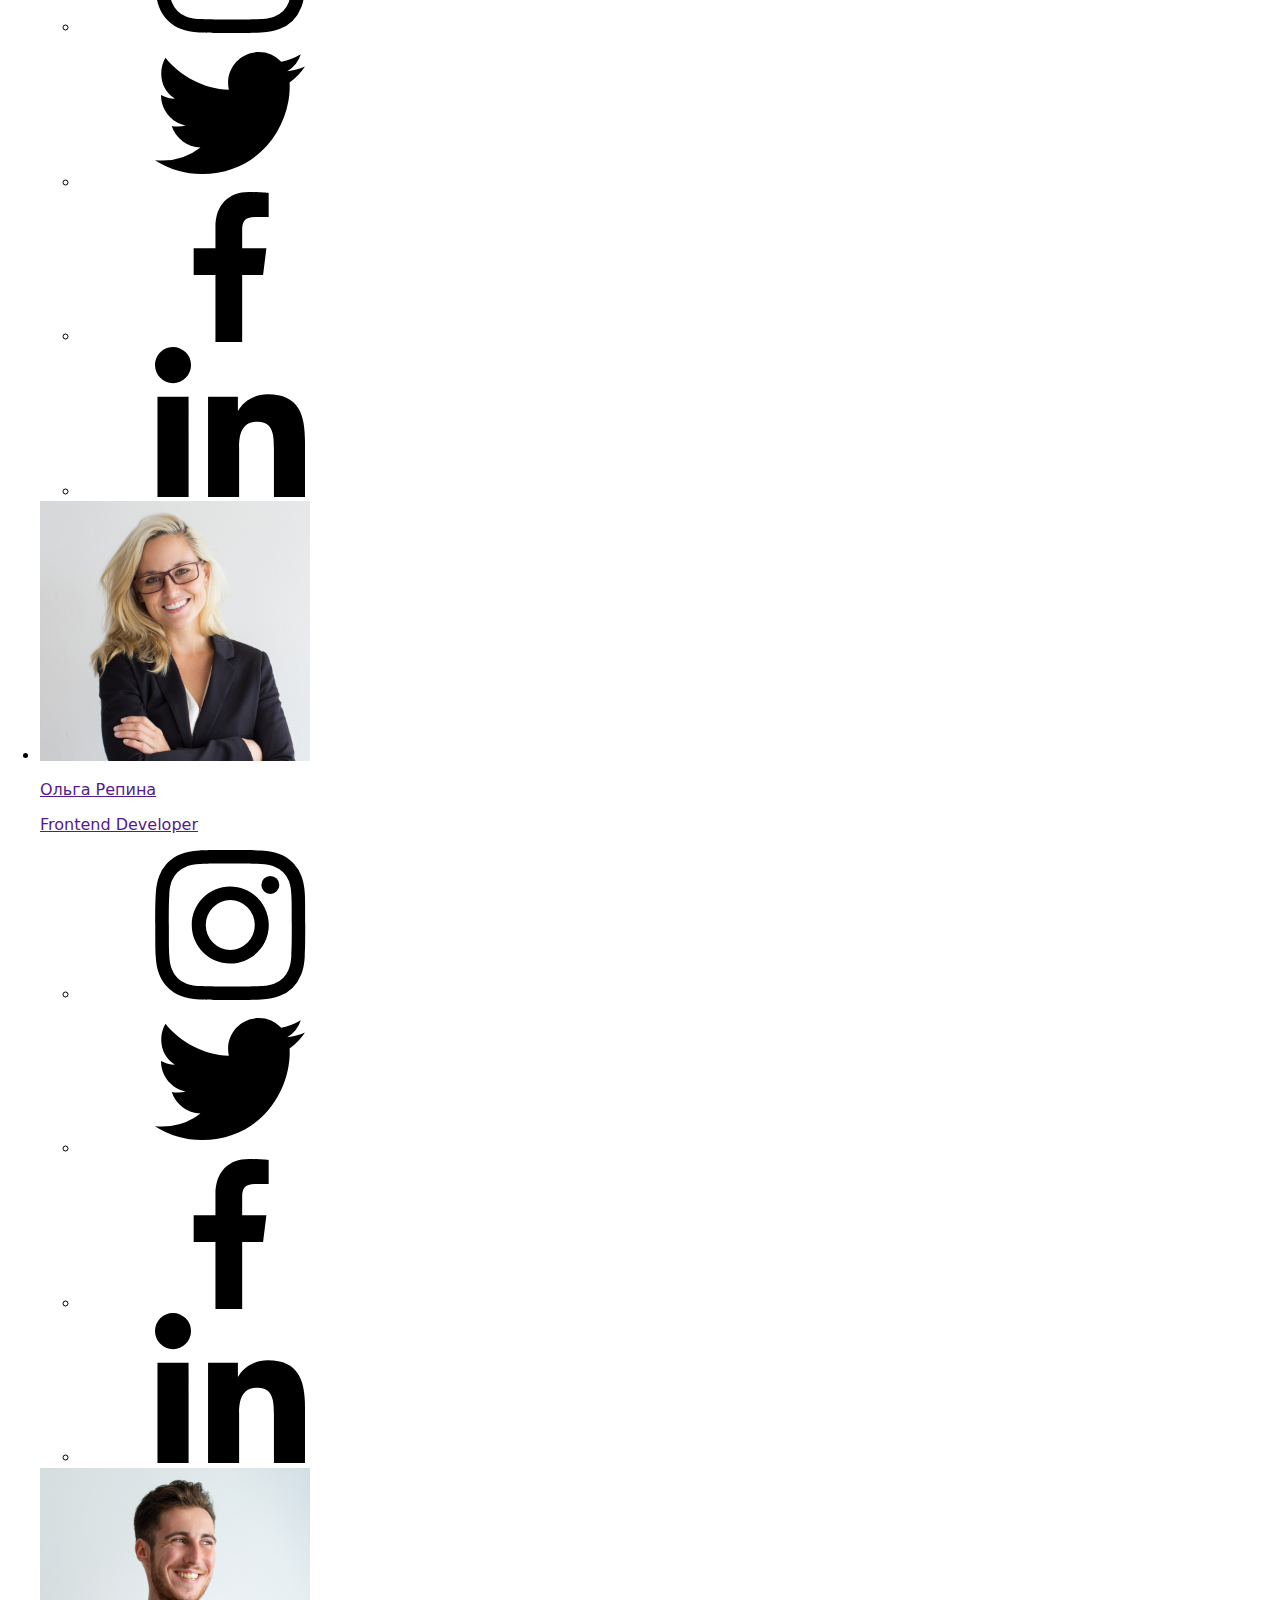
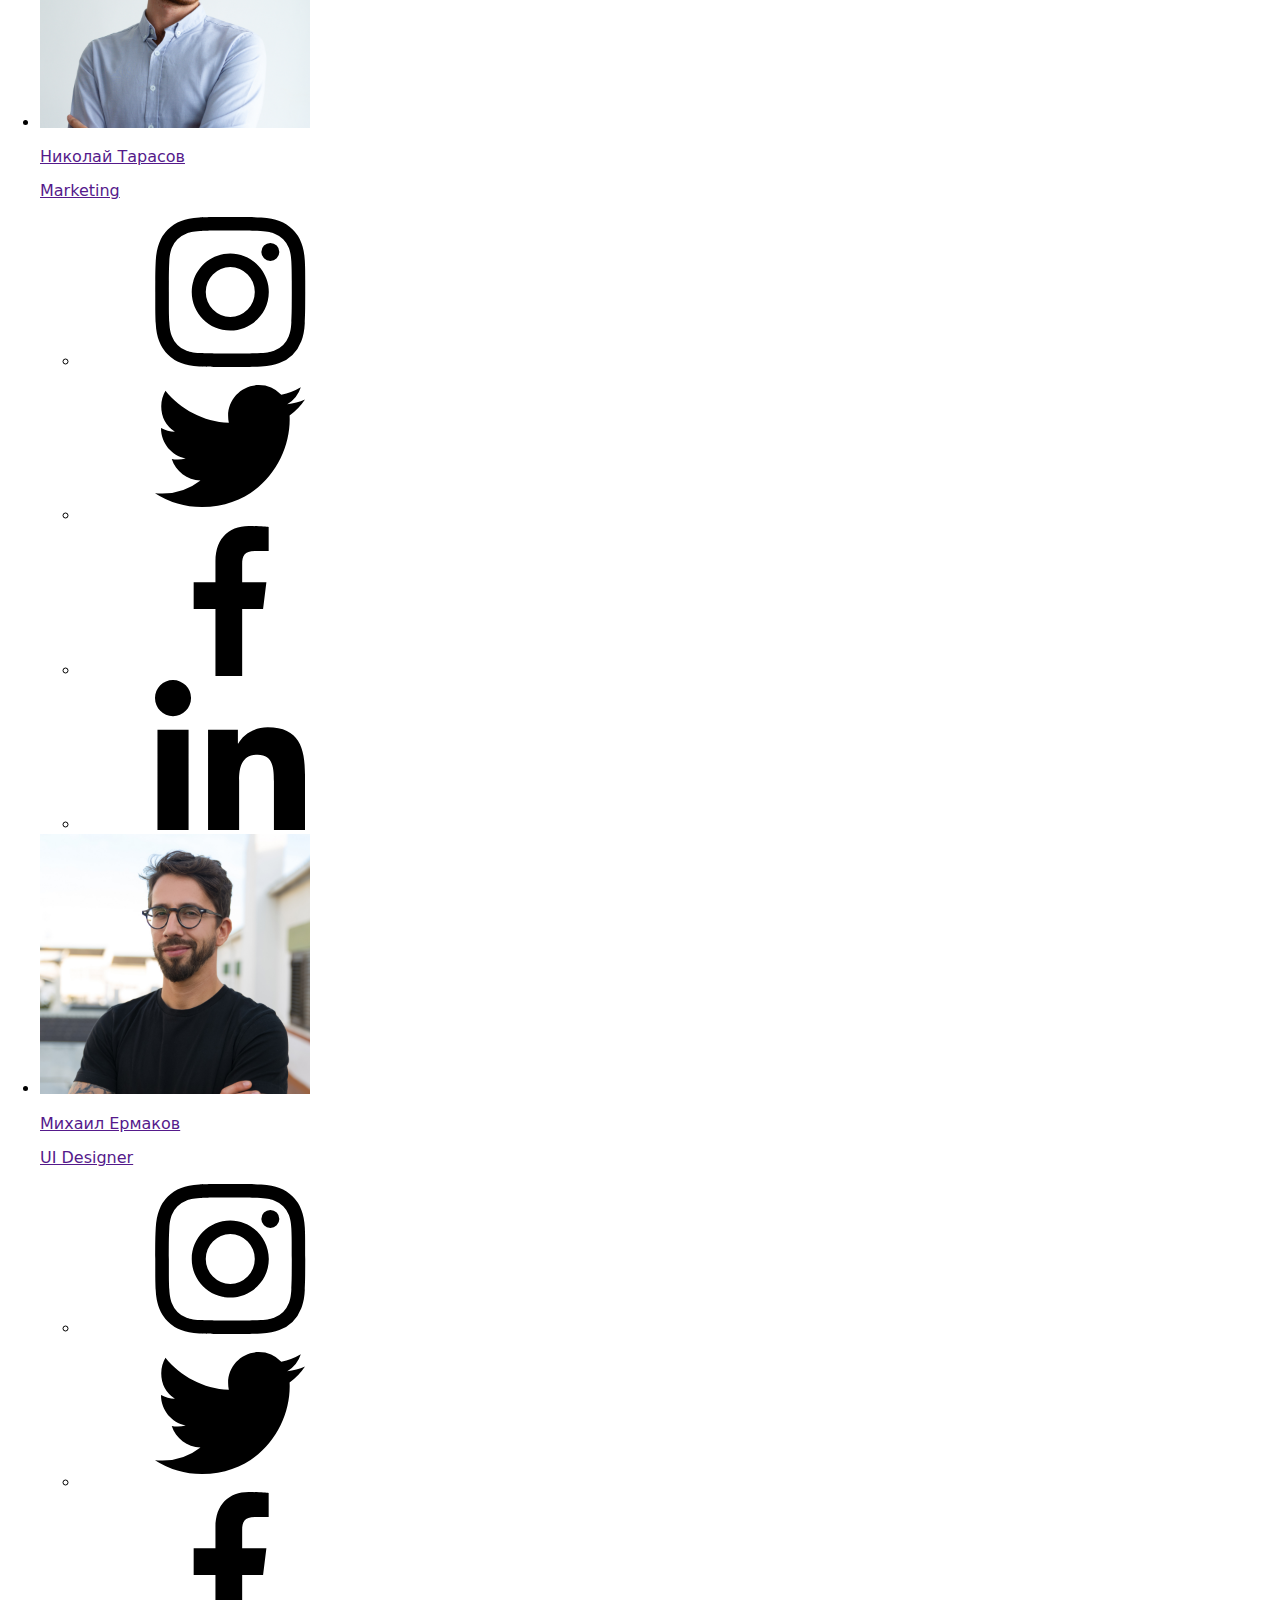
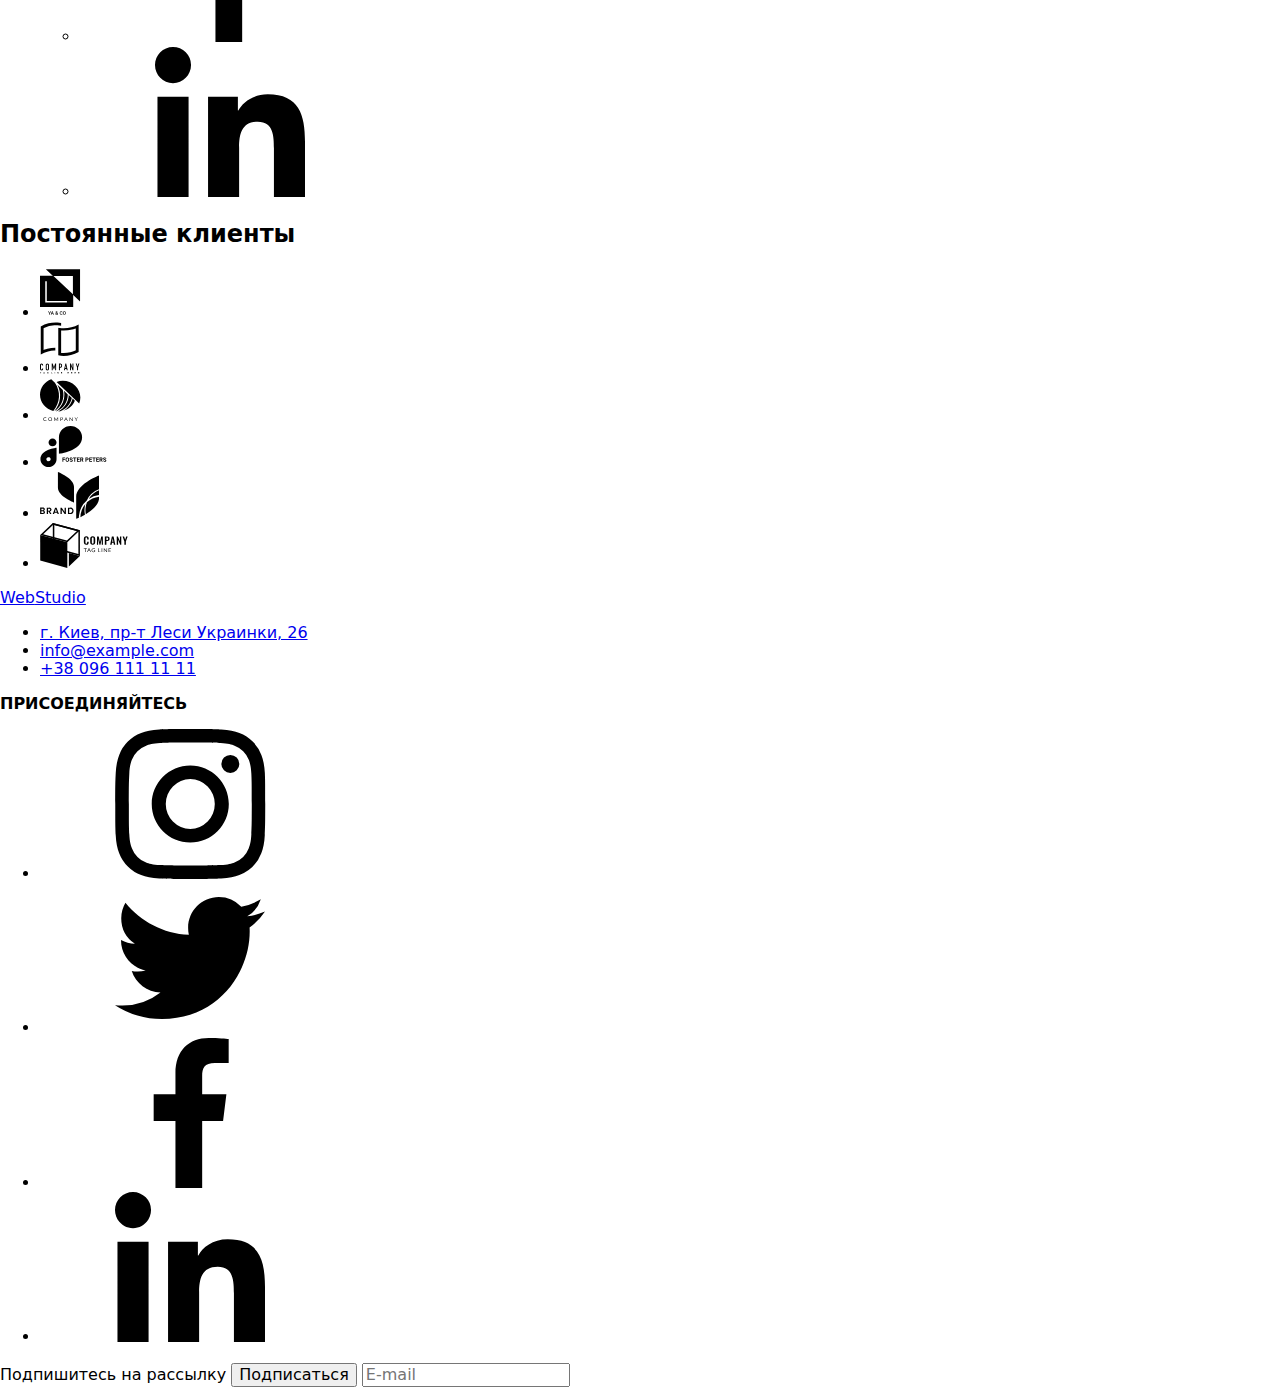
==== commit 572acc32: "1" ====
--- a/index.html
+++ b/index.html
@@ -9,7 +9,7 @@
         href="https://cdnjs.cloudflare.com/ajax/libs/modern-normalize/1.0.0/modern-normalize.min.css">
     <link rel="stylesheet"
         href="https://fonts.googleapis.com/css2?family=Oleo+Script&family=Raleway:wght@700&family=Roboto:wght@400;700;900&display=swap">
-    <link rel="stylesheet" href="./css/styles.css">
+    <link rel="stylesheet" href="./css/main.min.css">
 </head>
 
 <body>
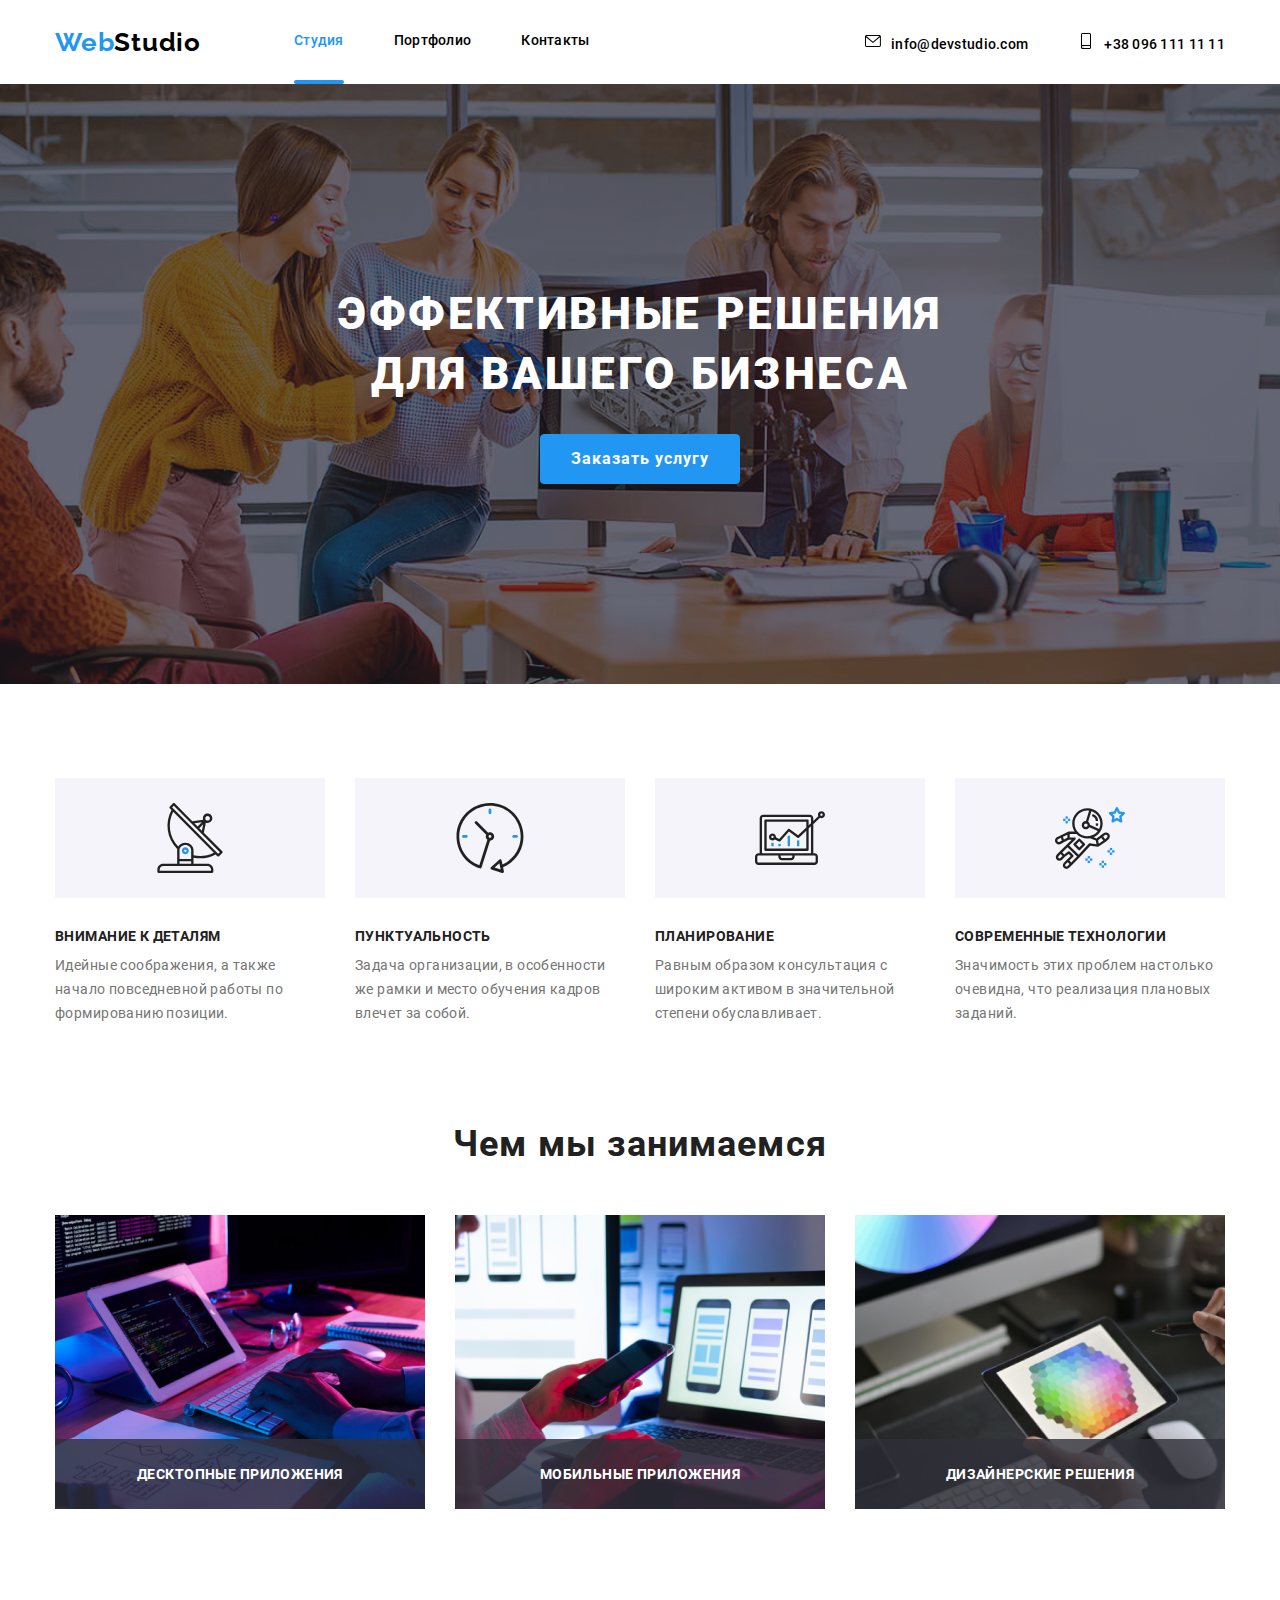
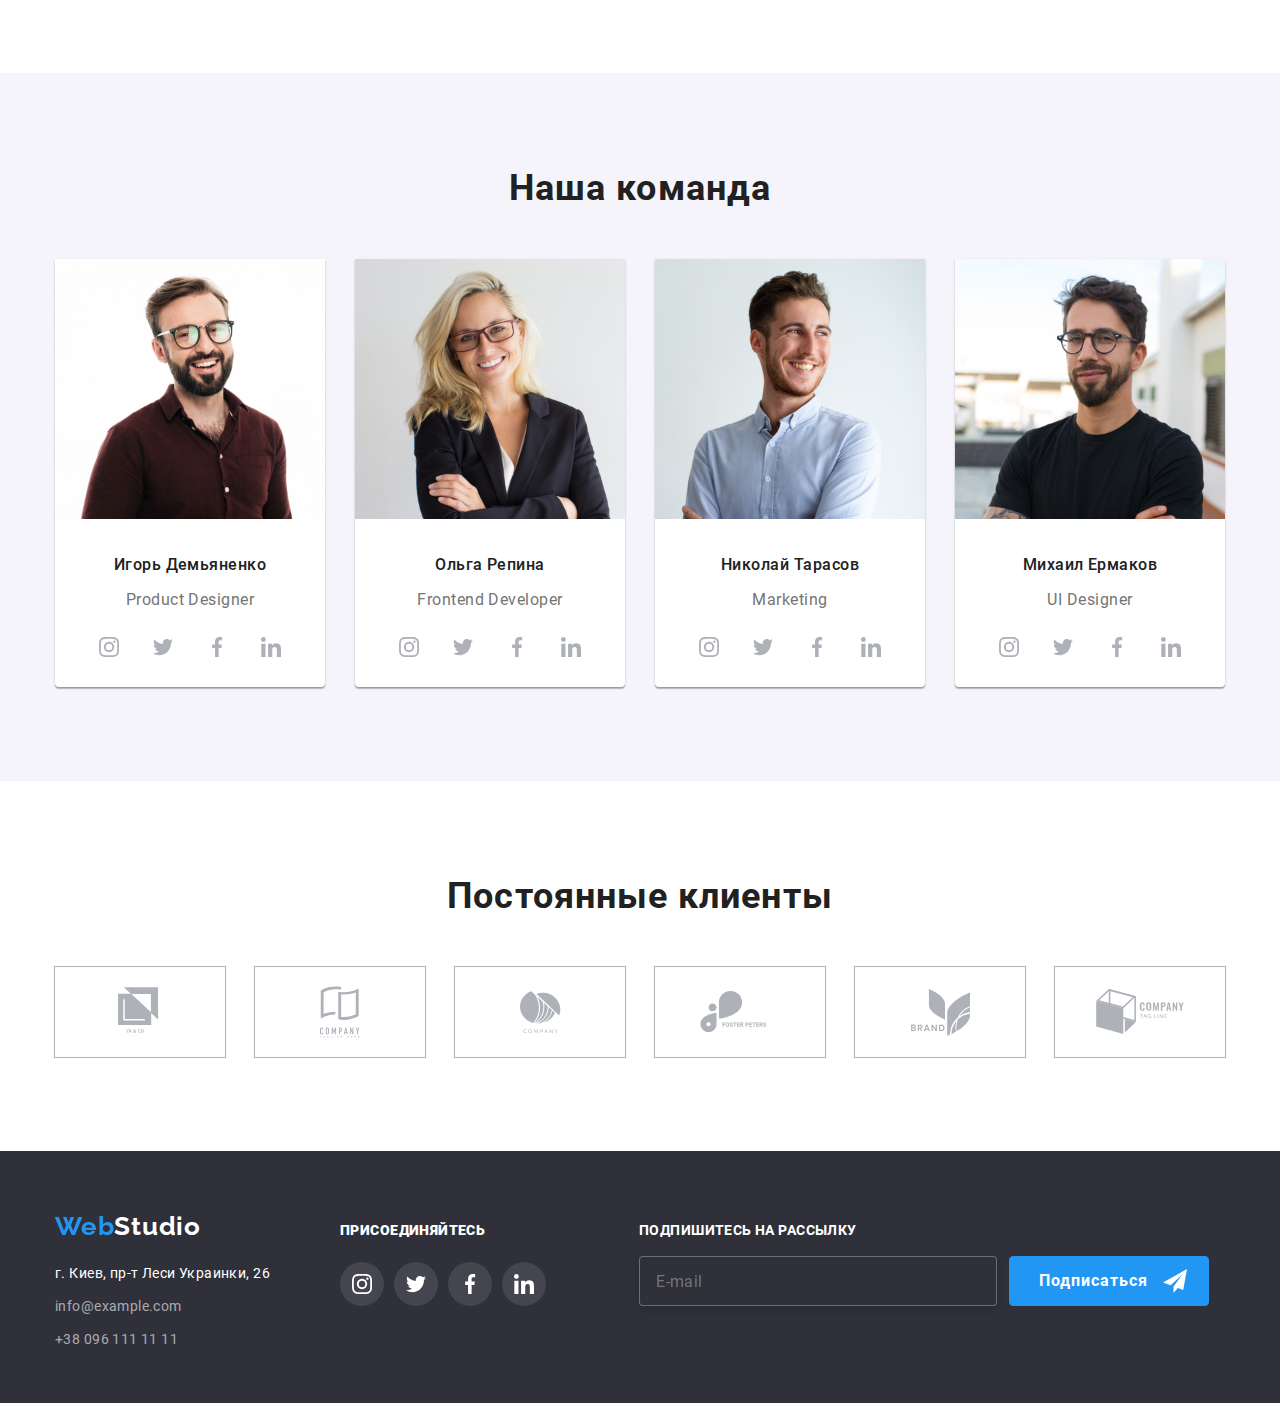
==== commit fe9c445c: "sass" ====
--- a/index.html
+++ b/index.html
@@ -5,8 +5,6 @@
     <meta charset="UTF-8" />
     <meta name="viewport" content="width=device-wight, initial-scale=1.0 /">
     <title>Студия</title>
-    <link rel="stylesheet"
-        href="https://cdnjs.cloudflare.com/ajax/libs/modern-normalize/1.0.0/modern-normalize.min.css">
     <link rel="stylesheet"
         href="https://fonts.googleapis.com/css2?family=Oleo+Script&family=Raleway:wght@700&family=Roboto:wght@400;700;900&display=swap">
     <link rel="stylesheet" href="./css/main.min.css">
--- a/css/main.min.css
+++ b/css/main.min.css
@@ -0,0 +1,2 @@
+/*! modern-normalize v1.0.0 | MIT License | https://github.com/sindresorhus/modern-normalize */*,*::before,*::after{-webkit-box-sizing:border-box;box-sizing:border-box}:root{-moz-tab-size:4;-o-tab-size:4;tab-size:4}html{line-height:1.15;-webkit-text-size-adjust:100%}body{margin:0}body{font-family:system-ui,-apple-system,"Segoe UI",Roboto,Helvetica,Arial,sans-serif,"Apple Color Emoji","Segoe UI Emoji"}hr{height:0;color:inherit}abbr[title]{-webkit-text-decoration:underline dotted;text-decoration:underline dotted}b,strong{font-weight:bolder}code,kbd,samp,pre{font-family:ui-monospace, SFMono-Regular, Consolas, 'Liberation Mono', Menlo, monospace;font-size:1em}small{font-size:80%}sub,sup{font-size:75%;line-height:0;position:relative;vertical-align:baseline}sub{bottom:-0.25em}sup{top:-0.5em}table{text-indent:0;border-color:inherit}button,input,optgroup,select,textarea{font-family:inherit;font-size:100%;line-height:1.15;margin:0}button,select{text-transform:none}button,[type='button'],[type='reset'],[type='submit']{-webkit-appearance:button}::-moz-focus-inner{border-style:none;padding:0}:-moz-focusring{outline:1px dotted ButtonText}:-moz-ui-invalid{box-shadow:none}legend{padding:0}progress{vertical-align:baseline}::-webkit-inner-spin-button,::-webkit-outer-spin-button{height:auto}[type='search']{-webkit-appearance:textfield;outline-offset:-2px}::-webkit-search-decoration{-webkit-appearance:none}::-webkit-file-upload-button{-webkit-appearance:button;font:inherit}summary{display:list-item}@font-face{font-family:'Roboto';font-style:normal;font-weight:400;src:url("../fonts/roboto/roboto-v20-latin_cyrillic-regular.eot");src:local("Roboto"),local("Roboto-Regular"),url("../fonts/roboto/roboto-v20-latin_cyrillic-regular.eot?#iefix") format("embedded-opentype"),url("../fonts/roboto/roboto-v20-latin_cyrillic-regular.woff2") format("woff2"),url("../fonts/roboto/roboto-v20-latin_cyrillic-regular.woff") format("woff"),url("../fonts/roboto/roboto-v20-latin_cyrillic-regular.ttf") format("truetype"),url("../fonts/roboto/roboto-v20-latin_cyrillic-regular.svg#Roboto") format("svg")}@font-face{font-family:'Roboto';font-style:normal;font-weight:500;src:url("../fonts/roboto/roboto-v20-latin_cyrillic-500.eot");src:local("Roboto Medium"),local("Roboto-Medium"),url("../fonts/roboto/roboto-v20-latin_cyrillic-500.eot?#iefix") format("embedded-opentype"),url("../fonts/roboto/roboto-v20-latin_cyrillic-500.woff2") format("woff2"),url("../fonts/roboto/roboto-v20-latin_cyrillic-500.woff") format("woff"),url("../fonts/roboto/roboto-v20-latin_cyrillic-500.ttf") format("truetype"),url("../fonts/roboto/roboto-v20-latin_cyrillic-500.svg#Roboto") format("svg")}@font-face{font-family:'Roboto';font-style:normal;font-weight:700;src:url("../fonts/roboto/roboto-v20-latin_cyrillic-700.eot");src:local("Roboto Bold"),local("Roboto-Bold"),url("../fonts/roboto/roboto-v20-latin_cyrillic-700.eot?#iefix") format("embedded-opentype"),url("../fonts/roboto/roboto-v20-latin_cyrillic-700.woff2") format("woff2"),url("../fonts/roboto/roboto-v20-latin_cyrillic-700.woff") format("woff"),url("../fonts/roboto/roboto-v20-latin_cyrillic-700.ttf") format("truetype"),url("../fonts/roboto/roboto-v20-latin_cyrillic-700.svg#Roboto") format("svg")}@font-face{font-family:'Roboto';font-style:normal;font-weight:900;src:url("../fonts/roboto/roboto-v20-latin_cyrillic-900.eot");src:local("Roboto Black"),local("Roboto-Black"),url("../fonts/roboto/roboto-v20-latin_cyrillic-900.eot?#iefix") format("embedded-opentype"),url("../fonts/roboto/roboto-v20-latin_cyrillic-900.woff2") format("woff2"),url("../fonts/roboto/roboto-v20-latin_cyrillic-900.woff") format("woff"),url("../fonts/roboto/roboto-v20-latin_cyrillic-900.ttf") format("truetype"),url("../fonts/roboto/roboto-v20-latin_cyrillic-900.svg#Roboto") format("svg")}@font-face{font-family:'Raleway';font-style:normal;font-weight:400;src:url("../fonts/raleway/raleway-v18-latin_cyrillic-regular.eot");src:local(""),url("../fonts/raleway/raleway-v18-latin_cyrillic-regular.eot?#iefix") format("embedded-opentype"),url("../fonts/raleway/raleway-v18-latin_cyrillic-regular.woff2") format("woff2"),url("../fonts/raleway/raleway-v18-latin_cyrillic-regular.woff") format("woff"),url("../fonts/raleway/raleway-v18-latin_cyrillic-regular.ttf") format("truetype"),url("../fonts/raleway/raleway-v18-latin_cyrillic-regular.svg#Raleway") format("svg")}@font-face{font-family:'Raleway';font-style:normal;font-weight:700;src:url("../fonts/raleway/raleway-v18-latin_cyrillic-700.eot");src:local(""),url("../fonts/raleway/raleway-v18-latin_cyrillic-700.eot?#iefix") format("embedded-opentype"),url("../fonts/raleway/raleway-v18-latin_cyrillic-700.woff2") format("woff2"),url("../fonts/raleway/raleway-v18-latin_cyrillic-700.woff") format("woff"),url("../fonts/raleway/raleway-v18-latin_cyrillic-700.ttf") format("truetype"),url("../fonts/raleway/raleway-v18-latin_cyrillic-700.svg#Raleway") format("svg")}.webstudio{font-family:Raleway;font-weight:700;font-style:normal;font-size:26px;line-height:1.192;letter-spacing:0.03em;text-decoration:none}.webstudio-header{color:#000}.auth-nav{display:-webkit-box;display:-ms-flexbox;display:flex;margin-left:auto}.auth-nav .link{display:-webkit-box;display:-ms-flexbox;display:flex;font-style:normal;font-weight:500;font-size:14px;line-height:1.143;letter-spacing:0.02em}.auth-nav .item+.item{margin-left:50px}.list{padding:0px;margin-top:0px;margin-bottom:0px;margin-right:0;list-style:none}.site-nav{display:-webkit-box;display:-ms-flexbox;display:flex;margin-left:93px}.accent{color:#2196F3}.link{color:inherit;text-decoration:none}.link:hover,.link:focus{color:#2196F3}.link.current{color:#2196F3}.link.current::after{position:relative;top:32px;content:"";display:block;height:4px;background:#2196F3;border-radius:2px}.auth-icon-svg{width:16px;height:16px;fill:currentColor;margin-right:10px}.item .link{display:block;-webkit-box-align:center;-ms-flex-align:center;align-items:center;-webkit-box-pack:center;-ms-flex-pack:center;justify-content:center}.site-nav .link{display:block;padding-top:32px;padding-bottom:32px;font-weight:500;font-style:normal;font-size:14px;line-height:1.143;letter-spacing:0.02em;text-decoration:none}.site-nav .item+.item{margin-left:50px}html{-webkit-box-sizing:border-box;box-sizing:border-box}*,*::before,*::after{-webkit-box-sizing:inherit;box-sizing:inherit}body{font-family:Roboto;font-style:normal}img{display:block;max-width:100%;height:auto}.container{margin:0;margin-left:auto;margin-right:auto;width:1200px;padding:0 15px;-webkit-box-pack:justify;-ms-flex-pack:justify;justify-content:space-between}.main-nav{display:-webkit-box;display:-ms-flexbox;display:flex;-webkit-box-align:center;-ms-flex-align:center;align-items:center;-webkit-box-pack:start;-ms-flex-pack:start;justify-content:flex-start}.effect-solving{text-align:center;min-height:600px;margin-left:auto;margin-right:auto;background-image:-webkit-gradient(linear, left top, right top, from(rgba(47,48,58,0.4)), to(rgba(47,48,58,0.4))),url("../img/back_ground.jpg");background-image:linear-gradient(to right, rgba(47,48,58,0.4), rgba(47,48,58,0.4)),url("../img/back_ground.jpg");background-color:#2F303A;background-size:cover;background-position:center;padding-top:200px}.title-h1{font-weight:900;font-size:44px;line-height:1.364;letter-spacing:0.06em;text-transform:uppercase;width:696px;color:#fff;margin:0 auto;margin-top:0}.btn{font-family:inherit;color:#fff;border-radius:4px;border-color:#2196F3;background-color:#2196F3;font-style:normal;font-weight:700;font-size:16px;line-height:1.87;letter-spacing:0.06em;margin-top:30px;width:200px;height:50px;border:1px solid #2196F3}.backdrop{position:fixed;top:0;left:0;width:100%;height:100%;background-color:rgba(0,0,0,0.5);opacity:1;visibility:visible;-webkit-transition:opacity 250ms cubic-bezier(0.4, 0, 0.2, 1),visibility 250ms cubic-bezier(0.4, 0, 0.2, 1);transition:opacity 250ms cubic-bezier(0.4, 0, 0.2, 1),visibility 250ms cubic-bezier(0.4, 0, 0.2, 1)}.backdrop.is-hidden{visibility:hidden;opacity:0;pointer-events:none}.modal{position:relative;top:50%;left:50%;width:528px;height:581px;background-color:#fff;border-radius:4px;-webkit-transform:translate(-50%, -50%) scale(1);transform:translate(-50%, -50%) scale(1)}.btn-close{display:inline-block;position:absolute;top:8px;right:8px;width:30px;height:30px;background-image:url(../img/modal-form/close1.svg);border:none;background-color:#fff}.btn-close:hover,.btn-close:focus{background-image:url(../img/modal-form/close2.svg)}.modal-font{padding-top:40px;font-style:normal;font-weight:bold;font-size:20px;line-height:23px;text-align:center;letter-spacing:0.03em}.form-style-input{position:relative}.form-icon{position:absolute;top:50%;left:56px;-webkit-transform:translateY(-50%);transform:translateY(-50%);display:inline-block;width:18px;height:18px}.form-input{display:-webkit-box;display:-ms-flexbox;display:flex;-webkit-box-align:center;-ms-flex-align:center;align-items:center;margin-left:41px;margin-top:30px;width:448px;height:40px;border:1px solid rgba(33,33,33,0.2);-webkit-box-sizing:border-box;box-sizing:border-box;border-radius:4px;font-style:normal;font-weight:normal;font-size:14px;line-height:16px;letter-spacing:0.01em;padding:0;color:#000;padding-left:42px}.form-label{position:absolute;-webkit-transform:translateY(-40px);transform:translateY(-40px);top:50%;left:41px;font-style:normal;font-weight:normal;font-size:12px;line-height:1.167;letter-spacing:0.01em;color:#757575}.checkbox{-webkid-appearance:none;-moz-appearance:none;-webkit-appearance:none;appearance:none;position:absolute;top:0}.checkbox-label{position:relative;display:inline-block;font-style:normal;font-weight:normal;font-size:14px;line-height:1.714;letter-spacing:0.03em;padding:0;top:20px;text-align:center;color:#757575}.checkbox-icon{display:inline-block;vertical-align:middle;margin-right:5px;background-repeat:no-repeat;width:16px;height:15px;padding:0px;background-image:url(../img/modal-form/check1.svg)}.checkbox:checked+.checkbox-icon{background-image:url(../img/modal-form/check2.svg)}.form-link{display:inline-block;padding:0px;margin:0px;margin-top:20px;font-style:normal;font-weight:normal;font-size:14px;line-height:1.714;letter-spacing:0.03em;color:#2196F3;padding:0px;margin:0px}.label-check{font-style:normal;font-weight:normal;font-size:14px;line-height:24px;line-height:1.714;letter-spacing:0.03em;color:#757575}.form-input:focus ~ .form-icon,.form-input:hover ~ .form-icon{fill:#2196F3}.form-input:focus,.form-input:hover{outline:none;border-color:#2196F3}.img-name{background-image:url(../img/modal-form/person-black.svg)}.img-tel{background-image:url(../img/modal-form/phone-black.svg)}.img-mail{background-image:url(../img/modal-form/email-black.svg)}.btn-send{font-family:inherit;color:#fff;border-radius:4px;border-color:#2196F3;background-color:#2196F3;font-style:normal;font-weight:700;font-size:16px;line-height:1.87;letter-spacing:0.06em;margin-top:50px;width:200px;height:50px;border:1px solid #2196F3}.btn-send:hover,.btn-send:focus{-webkit-box-shadow:0px 4px 4px rgba(0,0,0,0.15);box-shadow:0px 4px 4px rgba(0,0,0,0.15)}.textarea-form{height:120px;width:448px;resize:none;display:-webkit-box;display:-ms-flexbox;display:flex;margin-left:41px;margin-top:30px;border:1px solid rgba(33,33,33,0.2);-webkit-box-sizing:border-box;box-sizing:border-box;border-radius:4px;font-style:normal;font-weight:normal;font-size:14px;line-height:16px;letter-spacing:0.01em;color:#000;padding-left:16px;padding-top:12px}.container-advantages{display:-webkit-box;display:-ms-flexbox;display:flex;list-style:none;margin-top:94px;margin-bottom:94px}.p-advantages{font-style:normal;font-weight:normal;font-size:14px;line-height:1.71;letter-spacing:0.03em;color:#757575;width:270px;height:75px;margin:0;margin-top:10px}.icon-advantages::before{content:"";display:block;margin-bottom:30px;height:120px;background-repeat:no-repeat;background-position:center;background-color:#F5F4FA}.title-h3{font-weight:bold;font-size:14px;line-height:16px;letter-spacing:0.03em;text-transform:uppercase;color:#212121;margin:0;padding:0}.icon1::before{background-image:url(../img/advantages-icon1.svg)}.icon2::before{background-image:url(../img/advantages-icon2.svg)}.icon3::before{background-image:url(../img/advantages-icon3.svg)}.icon4::before{background-image:url(../img/advantages-icon4.svg)}.title-h2{font-weight:bold;font-size:36px;line-height:1.167;text-align:center;letter-spacing:0.03em;color:#212121;margin:0px 0px 50px 0px}.center-container{display:-webkit-box;display:-ms-flexbox;display:flex;list-style:none;padding:0px 15px 0px 15px}.title-img{display:-webkit-box;display:-ms-flexbox;display:flex;position:relative;width:370px;height:70px;background-color:rgba(47,48,58,0.8);margin:0px;padding:0px;bottom:70px;text-align:center;font-weight:bold;font-size:14px;line-height:1.143;letter-spacing:0.03em;text-transform:uppercase;color:#fff}.team-section{height:708px;background-color:#F5F4FA;margin-top:94px;margin-bottom:0;padding-top:94px;text-align:center}.team-li{background-color:white;height:428px;-webkit-box-shadow:0px 1px 3px rgba(0,0,0,0.12),0px 1px 1px rgba(0,0,0,0.14),0px 2px 1px rgba(0,0,0,0.2);box-shadow:0px 1px 3px rgba(0,0,0,0.12),0px 1px 1px rgba(0,0,0,0.14),0px 2px 1px rgba(0,0,0,0.2);border-radius:0px 0px 4px 4px}.team-name{font-weight:500;font-size:16px;line-height:1.188;letter-spacing:0.03em;color:#212121;padding-top:20px}.p-position{font-style:normal;font-weight:400;font-size:16px;line-height:1.188;letter-spacing:0.03em;color:#757575}.container-social-network{width:270px;-webkit-box-pack:justify;-ms-flex-pack:justify;justify-content:space-between;padding:0}.center-network{display:-webkit-box;display:-ms-flexbox;display:flex;list-style:none;padding:0px 32px 30px 32px}.a-link{display:block;text-decoration:none}.a-link:hover .hover::before{-webkit-transform:translateY(0);transform:translateY(0)}.team-icon-link{display:-webkit-box;display:-ms-flexbox;display:flex;-webkit-box-pack:center;-ms-flex-pack:center;justify-content:center;-webkit-box-align:center;-ms-flex-align:center;align-items:center;width:44px;height:44px;background-color:#fff;border-radius:50%}.team-icon-link:hover .team-icon-svg,.team-icon-link:focus .team-icon-svg{fill:#fff}.team-icon-link:hover,.team-icon-link:focus{background-color:#2196F3}.team-icon-svg{width:20px;height:20px;fill:#AFB1B8}.client-section{margin-top:0px;margin-bottom:0px;padding-top:94px;padding-bottom:0px;text-align:center}.client-icon-link{display:-webkit-box;display:-ms-flexbox;display:flex;-webkit-box-pack:center;-ms-flex-pack:center;justify-content:center;-webkit-box-align:center;-ms-flex-align:center;align-items:center;width:170px;height:90px;outline:1px solid #AFB1B8;margin-bottom:0px;margin-top:0px}.client-icon-svg{fill:#AFB1B8}.client-icon-link:hover .client-icon-svg,.client-icon-link:focus .client-icon-svg{fill:#2196F3}.client-icon-link:hover,.client-icon-link:focus{outline:1px solid #2196F3}.container-flex{margin-left:auto;margin-right:auto;width:1200px;padding:0 15px}.container-grid{display:-webkit-box;display:-ms-flexbox;display:flex;-ms-flex-wrap:wrap;flex-wrap:wrap;list-style:none;padding:0;-webkit-box-pack:justify;-ms-flex-pack:justify;justify-content:space-between;margin-top:50px;margin-bottom:94px}.flex-element{display:inline-block;width:370px;height:404px;margin-bottom:30px;border:1px solid #EEEEEE}.flex-element:hover{-webkit-box-shadow:0px 2px 4px 0px #757575;box-shadow:0px 2px 4px 0px #757575}.flex-element:nth-child(3n){margin-left:0px}.flex-element:nth-last-child(-n+3){margin-bottom:0px}.flex-text{margin-left:24px;text-decoration:none}.animation{width:370px;height:294px;position:relative;overflow:hidden}.hover::before{display:inline-block;position:absolute;content:"";width:370px;height:294px;background:rgba(33,150,243,0.9);-webkit-transform:translateY(100%);transform:translateY(100%);-webkit-transition:-webkit-transform 250ms cubic-bezier(0.4, 0, 0.2, 1);transition:-webkit-transform 250ms cubic-bezier(0.4, 0, 0.2, 1);transition:transform 250ms cubic-bezier(0.4, 0, 0.2, 1);transition:transform 250ms cubic-bezier(0.4, 0, 0.2, 1), -webkit-transform 250ms cubic-bezier(0.4, 0, 0.2, 1)}.animation-overlay{display:block;position:absolute;top:0;left:0;width:370px;height:294px;color:#fff;font-size:18px;line-height:1.556;letter-spacing:0.03em;padding:15px;-webkit-transform:translateY(100%);transform:translateY(100%);-webkit-transition:-webkit-transform 250ms cubic-bezier(0.4, 0, 0.2, 1);transition:-webkit-transform 250ms cubic-bezier(0.4, 0, 0.2, 1);transition:transform 250ms cubic-bezier(0.4, 0, 0.2, 1);transition:transform 250ms cubic-bezier(0.4, 0, 0.2, 1), -webkit-transform 250ms cubic-bezier(0.4, 0, 0.2, 1)}.a-link:hover .animation-overlay{-webkit-transform:translateY(0);transform:translateY(0)}.portfolio-header{border:none;background-color:#ECECEC;color:#ECECEC;height:1px;margin:0px}.portfolio-type{font-weight:400;font-size:16px;line-height:1.87;letter-spacing:0.03em;color:#757575;margin-top:0}.portfolio-name{font-weight:bold;font-size:18px;line-height:2;letter-spacing:0.06em;color:#212121;margin-bottom:4px}.btn-portfolio{font-family:inherit;color:#000;background-color:#F5F4FA;border-color:#F5F4FA;font-style:normal;font-weight:500;font-size:16px;line-height:1.625;letter-spacing:0.03em;text-decoration:none;border:1px solid #F5F4FA;border-radius:4px;padding:6px 22px}.btn-accent{font-family:inherit;color:#fff;background-color:#2196F3;border-color:#2196F3;font-style:normal;font-weight:500;font-size:16px;line-height:1.625;letter-spacing:0.03em;border:1px solid #2196F3;border-radius:4px;padding:6px 22px;text-decoration:none}.btn-container{padding-top:100px;padding-left:280px}.btn-container .item+.item{margin-left:8px}.btn-portfolio:hover,.btn-portfolio:active{border-color:#2196F3;background-color:#2196F3;color:#fff}.footer-main{margin-top:94px;padding-top:60px;padding-bottom:0;height:252px;background-color:#2F303A}.container-footer{margin-left:auto;margin-right:auto;width:1200px;padding:0 15px;display:-webkit-box;display:-ms-flexbox;display:flex;-webkit-box-align:baseline;-ms-flex-align:baseline;align-items:baseline}.footer-link{font-family:Roboto;font-style:normal;color:rgba(255,255,255,0.6);font-weight:400;font-size:14px;line-height:1.71;letter-spacing:0.03em;list-style:none;padding-left:0;margin-top:20px}.link.footer-adress{color:#fff}.footer-margin{margin-bottom:9px}.webstudio-footer{color:#fff}.join{color:#fff;margin-left:70px;width:206px;height:86px;font-family:Roboto;font-style:normal;font-weight:bold;font-size:14px;line-height:1.43;letter-spacing:0.03em;text-decoration:none}.container-join{display:-webkit-box;display:-ms-flexbox;display:flex;list-style:none;padding:0;margin-top:22px;margin-bottom:0;margin-left:auto;margin-right:auto;-webkit-box-pack:justify;-ms-flex-pack:justify;justify-content:space-between}.join-icon-link{display:-webkit-box;display:-ms-flexbox;display:flex;-webkit-box-pack:center;-ms-flex-pack:center;justify-content:center;-webkit-box-align:center;-ms-flex-align:center;align-items:center;width:44px;height:44px;background-color:rgba(255,255,255,0.1);border-radius:50%}.join-icon-link:hover .join-icon-svg,.join-icon-link:focus .join-icon-svg{fill:#fff}.join-icon-link:hover,.join-icon-link:focus{background-color:#2196F3}.join-icon-svg{width:20px;height:20px;fill:#fff}.subscribe{position:relative;color:#fff;margin-left:93px;padding:0;width:570px;height:86px;text-transform:uppercase;font-family:Roboto;font-style:normal;font-weight:bold;font-size:14px;line-height:1.43;letter-spacing:0.03em;text-decoration:none}.btn-subscribe{font-family:inherit;color:#fff;border-radius:4px;border-color:#2196F3;background-color:#2196F3;font-style:normal;font-weight:700;font-size:16px;line-height:1.87;letter-spacing:0.06em;width:200px;height:50px;border:1px solid #2196F3;display:-webkit-box;display:-ms-flexbox;display:flex;position:absolute;top:36px;left:370px;margin-top:0;margin-left:0;-webkit-box-align:center;-ms-flex-align:center;align-items:center;padding-left:29px;padding-right:28px;background-image:url(../img/send.svg);background-size:24px 24px;background-position:88%;background-repeat:no-repeat}.in-subscribe{font-style:normal;font-weight:normal;font-size:16px;line-height:1.25;-webkit-box-align:center;-ms-flex-align:center;align-items:center;letter-spacing:0.03em;color:rgba(255,255,255,0.6);background-color:#2F303A;width:358px;height:50px;border:1px solid rgba(255,255,255,0.3);-webkit-box-sizing:border-box;box-sizing:border-box;-webkit-filter:drop-shadow(0px 4px 4px rgba(0,0,0,0.15));filter:drop-shadow(0px 4px 4px rgba(0,0,0,0.15));border-radius:4px;display:-webkit-box;display:-ms-flexbox;display:flex;position:absolute;top:36px;left:0;padding-left:16px}
+/*# sourceMappingURL=main.min.css.map */